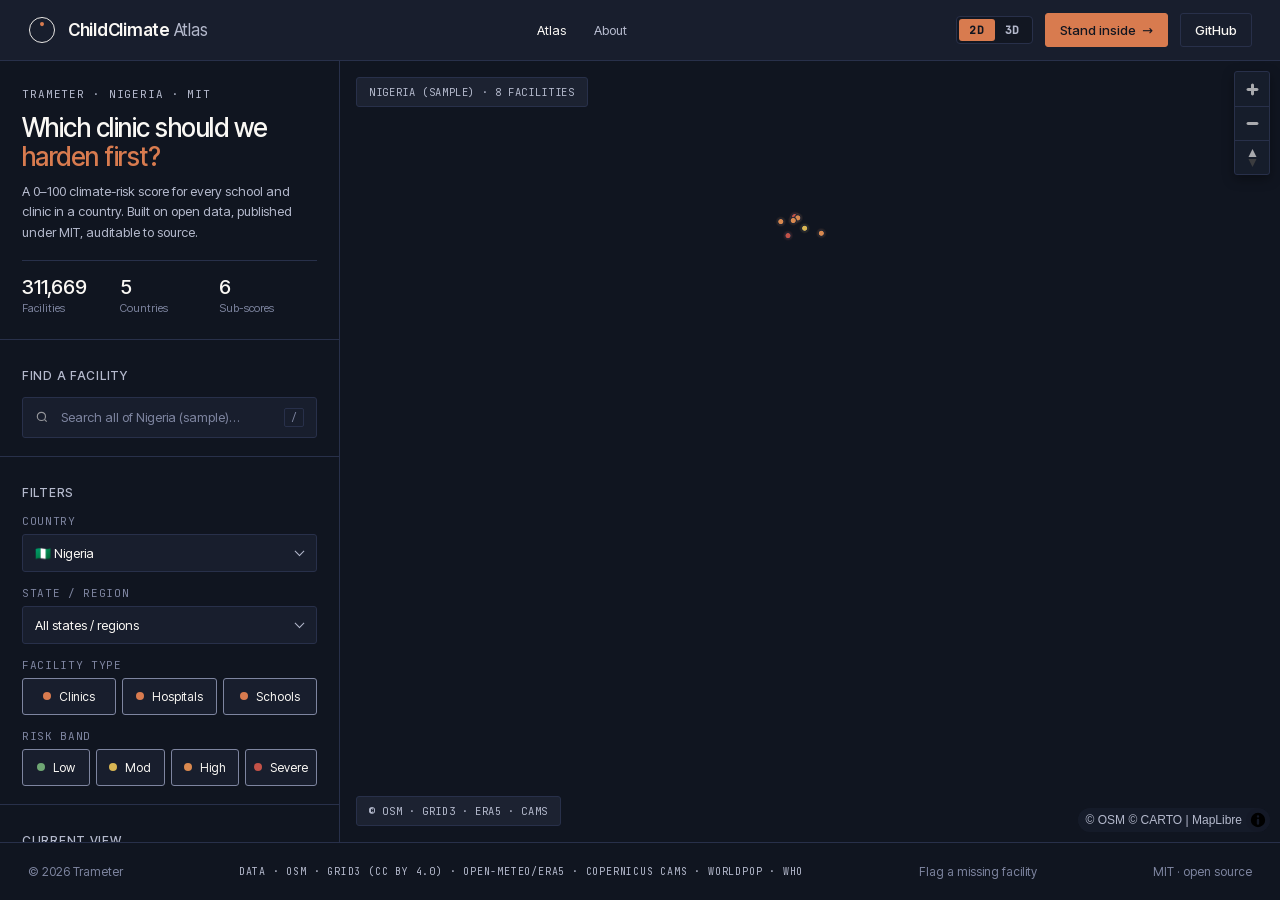
==== web/index.html @ bbe76502 "revert: keep the dot field visible during the country fly (undo b4ad72b) b4ad72b hid every facility " ====
<!doctype html>
<html lang="en" translate="no">
<head>
  <meta charset="utf-8" />
  <meta name="viewport" content="width=device-width, initial-scale=1" />
  <!-- Browser-chrome accent color so the URL bar / status bar matches the
       dark topbar background. Stops the OS-level chrome from appearing as
       a bright strip above the page on platforms that respect it. -->
  <meta name="theme-color" content="#181E2D" />
  <title>ChildClimate Risk Atlas — Trameter</title>
  <meta name="description" content="Facility-level climate & health vulnerability scores for schools and clinics, anywhere in the world. A Trameter open-source project." />
  <meta name="google" content="notranslate" />
  <link rel="icon" type="image/svg+xml" href="./assets/favicon.svg" />
  <!-- Preload the default-country GeoJSON so the fetch starts in parallel
       with JS download/parse. Without this the browser only knows to fetch
       the data once app.js executes, leaving the map dot-less for ~3s on
       first paint. crossorigin="anonymous" is required for as="fetch" to
       match the actual fetch() call in JS so the resource isn't re-fetched. -->
  <link rel="preload" href="/data/NGA.lite.geojson?v=1782518400" as="fetch" type="application/geo+json" crossorigin="anonymous" />
  <link rel="stylesheet" href="./assets/vendor/maplibre-gl@5.24.0/maplibre-gl.css?v=1782518400" />
  <link rel="stylesheet" href="./assets/style.css?v=1782518400" />
</head>
<body>

  <!-- ============ TOP BAR ============ -->
  <header class="topbar">
    <button type="button" class="mobile-menu-btn" id="btn-mobile-menu" aria-label="Open filters menu" aria-expanded="false">
      <span class="mm-bars" aria-hidden="true"></span>
    </button>
    <a class="brand" href="/" aria-label="ChildClimate Atlas home">
      <svg class="logo-mark" width="28" height="28" viewBox="0 0 76 76" aria-hidden="true">
        <circle cx="38" cy="38" r="34" fill="none" stroke="currentColor" stroke-width="2.5"/>
        <circle cx="38" cy="22" r="5.5" fill="var(--ember)"/>
      </svg>
      <span class="wm"><b>ChildClimate</b> <span>Atlas</span></span>
    </a>
    <nav class="nav" aria-label="Primary">
      <a href="/" class="active">Atlas</a>
      <a href="/about" id="nav-about">About</a>
    </nav>
    <div class="right">
      <div class="view-toggle" role="tablist" aria-label="Map view">
        <a href="/" class="vt-btn active" aria-current="page" title="Working data view — 2D map">2D</a>
        <a href="/3d" class="vt-btn" title="Immersive view — 3D globe">3D</a>
      </div>
      <a class="btn-primary" href="https://stand-atlas.trameter.com/" target="_blank" rel="noopener" title="Stand inside a real Lagos primary school — immersive WebXR">Stand inside <span class="arrow" aria-hidden="true">→</span></a>
      <a class="btn" href="https://github.com/Trameter/childclimate-atlas" target="_blank" rel="noopener">GitHub</a>
    </div>
  </header>

  <!-- ============ SHELL (3-col grid, right column collapsed by default) ============ -->
  <div class="shell">

    <!-- ===== LEFT ===== -->
    <aside class="side">
      <div class="scroll">

        <!-- Hero -->
        <div class="pane hero-pane">
          <div class="eyebrow"><span class="mono">Trameter · Nigeria · MIT</span></div>
          <h1>Which clinic should we <em>harden first?</em></h1>
          <p>A 0–100 climate-risk score for every school and clinic in a country. Built on open data, published under MIT, auditable to source.</p>
          <div class="hero-stats">
            <div class="hstat"><span class="v">311,669</span><span class="l">Facilities</span></div>
            <div class="hstat"><span class="v">5</span><span class="l">Countries</span></div>
            <div class="hstat"><span class="v">6</span><span class="l">Sub-scores</span></div>
          </div>
        </div>

        <!-- Search -->
        <div class="pane">
          <h3>Find a facility</h3>
          <div class="search">
            <svg width="14" height="14" viewBox="0 0 24 24" fill="none" stroke="currentColor" stroke-width="2" aria-hidden="true" style="opacity:0.55"><circle cx="11" cy="11" r="7"/><path d="m20 20-3.5-3.5"/></svg>
            <input type="text" id="search" placeholder="Search all facilities…" autocomplete="off" role="combobox" aria-expanded="false" aria-controls="search-results" aria-autocomplete="list" />
            <span class="kbd" aria-hidden="true">/</span>
            <div id="search-results" class="search-results" role="listbox" aria-label="Search results"></div>
          </div>
        </div>

        <!-- Filters -->
        <div class="pane">
          <h3>Filters</h3>

          <div class="field">
            <label for="country">Country</label>
            <div class="select">
              <select id="country">
                <option value="NGA">🇳🇬 Nigeria</option>
                <option value="BGD">🇧🇩 Bangladesh</option>
                <option value="GTM">🇬🇹 Guatemala</option>
                <option value="KEN">🇰🇪 Kenya</option>
                <option value="PHL">🇵🇭 Philippines</option>
              </select>
            </div>
          </div>

          <div class="field" id="state-wrap">
            <label>State / Region</label>
            <div class="select">
              <button type="button" id="state-btn" class="state-btn" aria-haspopup="listbox" aria-expanded="false" aria-controls="state-panel">All states / regions</button>
              <div id="state-panel" class="state-panel" role="listbox" aria-label="State / Region"></div>
            </div>
          </div>

          <div class="field">
            <label>Facility type</label>
            <div class="pills">
              <button class="chip pill active" data-type="clinic"><span class="c"></span>Clinics</button>
              <button class="chip pill active" data-type="hospital"><span class="c"></span>Hospitals</button>
              <button class="chip pill active" data-type="school"><span class="c"></span>Schools</button>
            </div>
          </div>

          <div class="field">
            <label>Risk band</label>
            <div class="pills pills-4">
              <button class="chip pill active" data-band="low"><span class="c" style="background:var(--low)"></span>Low</button>
              <button class="chip pill active" data-band="mid"><span class="c" style="background:var(--mod)"></span>Mod</button>
              <button class="chip pill active" data-band="high"><span class="c" style="background:var(--high)"></span>High</button>
              <button class="chip pill active" data-band="severe"><span class="c" style="background:var(--sev)"></span>Severe</button>
            </div>
          </div>
        </div>

        <!-- At-a-glance stats for current filters -->
        <div class="pane">
          <h3>Current view</h3>
          <div id="stats" class="stats"></div>
          <div id="dist"></div>
        </div>

        <!-- Risk legend -->
        <div class="pane">
          <h3>Risk band <span class="k">0–100</span></h3>
          <div class="legend">
            <div class="band"><span class="sw" style="background:var(--low)"></span><span class="n">Low</span><span class="r">0 – 29</span></div>
            <div class="band"><span class="sw" style="background:var(--mod)"></span><span class="n">Moderate</span><span class="r">30 – 54</span></div>
            <div class="band"><span class="sw" style="background:var(--high)"></span><span class="n">High</span><span class="r">55 – 74</span></div>
            <div class="band"><span class="sw" style="background:var(--sev)"></span><span class="n">Severe</span><span class="r">75 – 100</span></div>
          </div>
        </div>

        <!-- Most critical list -->
        <div class="pane">
          <h3>Most critical <span class="k" id="top-list-kicker">top 6</span></h3>
          <div id="top-list" class="critical"></div>
        </div>

        <!-- Exports -->
        <div class="pane">
          <h3>Export view</h3>
          <div class="actions">
            <button class="act" id="btn-heatmap" title="Toggle climate-hazard overlays (heat / drought / flood / PM2.5)">Hazards</button>
            <button class="act" id="btn-csv" title="Download CSV of current filtered view">CSV</button>
            <button class="act" id="btn-geojson" title="Download full country GeoJSON">GeoJSON</button>
            <button class="act" id="btn-print" title="Open print-ready report">PDF report</button>
          </div>
        </div>

        <!-- Contribute -->
        <div class="pane" style="border-bottom:0">
          <h3>Contribute</h3>
          <p class="pane-copy">Know a school or clinic that's missing from the map? Share it — every submission is reviewed and folded into the next data refresh.</p>
          <a class="act act-primary" href="https://tally.so/r/gDNl6l" target="_blank" rel="noopener">
            Flag a missing facility →
          </a>
        </div>

      </div>
    </aside>

    <!-- ===== CENTER MAP ===== -->
    <main class="map-wrap">
      <div id="map"></div>

      <!-- Loading overlay shown while the country GeoJSON is being
           fetched/parsed/rendered for the first time. Hidden the moment
           dots are on the map. Bodied in app.js as showMapLoading/hide. -->
      <div class="map-loading" id="map-loading">
        <span class="map-loading-dot"></span>
        <span class="map-loading-text">Loading…</span>
      </div>

      <!-- Map HUD -->
      <div class="map-hud-tl">
        <div class="hud mono" id="hud-country">Nigeria · — facilities</div>
        <div class="hud mono" id="hud-pulse">Pulse · <button class="hud-toggle" id="hud-pulse-toggle" type="button">ON</button></div>
        <div class="hud mono hud-year-row" title="Apply IPCC AR6 SSP3-7.0 regional projection multipliers to the hazard overlays. Today = baseline from current data (ERA5 + CAMS, 2024 sampling). Auto-enables hazards on click.">
          <span class="hud-year-label">Year</span>
          <button class="year-chip active" data-year="2024" type="button">Today</button>
          <button class="year-chip" data-year="2030" type="button">2030</button>
          <button class="year-chip" data-year="2050" type="button">2050</button>
        </div>
      </div>
      <div class="map-hud-bl">
        <div class="hud mono">© OSM · GRID3 · ERA5 · CAMS</div>
      </div>

      <!-- Spotlight (3D only) — cinematic flyover that stops on each of the
           top-critical facilities in the current view + one contrasting low
           for context, with a popup at each stop. Cancelled by any user
           interaction with the map; click again to resume from where you
           stopped. -->
      <button type="button" class="map-tour-btn" id="btn-tour">
        <span class="tour-icon" aria-hidden="true">▶</span>
        <span class="tour-label">Spotlight critical sites</span>
      </button>
    </main>

    <!-- ===== RIGHT (FACILITY DETAIL) — collapsed until a facility is clicked ===== -->
    <aside class="side side-r detail-wrap" aria-hidden="true">
      <button type="button" class="detail-close" id="btn-close-detail" aria-label="Close facility detail">×</button>
      <div id="detail" class="detail scroll"></div>
    </aside>

  </div>

  <!-- ============ FOOTER ============ -->
  <footer>
    <span>© 2026 Trameter</span>
    <span class="mono">Data · OSM · GRID3 (CC BY 4.0) · Open-Meteo/ERA5 · Copernicus CAMS · WorldPop · WHO</span>
    <span><a href="https://tally.so/r/gDNl6l" target="_blank" rel="noopener">Flag a missing facility</a></span>
    <span><a href="https://github.com/Trameter/childclimate-atlas" target="_blank" rel="noopener">MIT · open source</a></span>
  </footer>

  <!-- Mobile drawer backdrop: only visible when body.mobile-menu-open. Clicking it closes the drawer. -->
  <div class="mobile-backdrop" id="mobile-backdrop" aria-hidden="true"></div>

  <script src="./assets/vendor/maplibre-gl@5.24.0/maplibre-gl.js?v=1782518400"></script>
  <!-- Three.js for the per-facility micro-scene vignettes in the detail
       panel. Self-hosted r149 UMD bundle (MIT) — the last release that
       still ships a stable global-script build, which our CSP
       (script-src 'self') requires. -->
  <script src="./assets/vendor/three@0.149.0/three.min.js?v=1782518400"></script>
  <script src="./assets/microscene.js?v=1782518400"></script>
  <script src="./assets/app.js?v=1782950400"></script>
</body>
</html>
---- web/assets/vendor/maplibre-gl@5.24.0/maplibre-gl.css ----
.maplibregl-map{font:12px/20px Helvetica Neue,Arial,Helvetica,sans-serif;overflow:hidden;position:relative;-webkit-tap-highlight-color:rgb(0 0 0/0)}.maplibregl-canvas{left:0;position:absolute;top:0}.maplibregl-map:fullscreen{height:100%;width:100%}.maplibregl-ctrl-group button.maplibregl-ctrl-compass{touch-action:none}.maplibregl-canvas-container.maplibregl-interactive,.maplibregl-ctrl-group button.maplibregl-ctrl-compass{cursor:grab;-webkit-user-select:none;-moz-user-select:none;user-select:none}.maplibregl-canvas-container.maplibregl-interactive.maplibregl-track-pointer{cursor:pointer}.maplibregl-canvas-container.maplibregl-interactive:active,.maplibregl-ctrl-group button.maplibregl-ctrl-compass:active{cursor:grabbing}.maplibregl-canvas-container.maplibregl-touch-zoom-rotate,.maplibregl-canvas-container.maplibregl-touch-zoom-rotate .maplibregl-canvas{touch-action:pan-x pan-y}.maplibregl-canvas-container.maplibregl-touch-drag-pan,.maplibregl-canvas-container.maplibregl-touch-drag-pan .maplibregl-canvas{touch-action:pinch-zoom}.maplibregl-canvas-container.maplibregl-touch-zoom-rotate.maplibregl-touch-drag-pan,.maplibregl-canvas-container.maplibregl-touch-zoom-rotate.maplibregl-touch-drag-pan .maplibregl-canvas{touch-action:none}.maplibregl-canvas-container.maplibregl-touch-drag-pan.maplibregl-cooperative-gestures,.maplibregl-canvas-container.maplibregl-touch-drag-pan.maplibregl-cooperative-gestures .maplibregl-canvas{touch-action:pan-x pan-y}.maplibregl-ctrl-bottom-left,.maplibregl-ctrl-bottom-right,.maplibregl-ctrl-top-left,.maplibregl-ctrl-top-right{pointer-events:none;position:absolute;z-index:2}.maplibregl-ctrl-top-left{left:0;top:0}.maplibregl-ctrl-top-right{right:0;top:0}.maplibregl-ctrl-bottom-left{bottom:0;left:0}.maplibregl-ctrl-bottom-right{bottom:0;right:0}.maplibregl-ctrl{clear:both;pointer-events:auto;transform:translate(0)}.maplibregl-ctrl-top-left .maplibregl-ctrl{float:left;margin:10px 0 0 10px}.maplibregl-ctrl-top-right .maplibregl-ctrl{float:right;margin:10px 10px 0 0}.maplibregl-ctrl-bottom-left .maplibregl-ctrl{float:left;margin:0 0 10px 10px}.maplibregl-ctrl-bottom-right .maplibregl-ctrl{float:right;margin:0 10px 10px 0}.maplibregl-ctrl-group{background:#fff;border-radius:4px}.maplibregl-ctrl-group:not(:empty){box-shadow:0 0 0 2px rgba(0,0,0,.1)}@media (forced-colors:active){.maplibregl-ctrl-group:not(:empty){box-shadow:0 0 0 2px ButtonText}}.maplibregl-ctrl-group button{background-color:transparent;border:0;box-sizing:border-box;cursor:pointer;display:block;height:29px;outline:none;padding:0;width:29px}.maplibregl-ctrl-group button+button{border-top:1px solid #ddd}.maplibregl-ctrl button .maplibregl-ctrl-icon{background-position:50%;background-repeat:no-repeat;display:block;height:100%;width:100%}@media (forced-colors:active){.maplibregl-ctrl-icon{background-color:transparent}.maplibregl-ctrl-group button+button{border-top:1px solid ButtonText}}.maplibregl-ctrl button::-moz-focus-inner{border:0;padding:0}.maplibregl-ctrl-attrib-button:focus,.maplibregl-ctrl-group button:focus{box-shadow:0 0 2px 2px #0096ff}.maplibregl-ctrl button:disabled{cursor:not-allowed}.maplibregl-ctrl button:disabled .maplibregl-ctrl-icon{opacity:.25}@media (hover:hover){.maplibregl-ctrl button:not(:disabled):hover{background-color:rgba(0,0,0,.05)}}.maplibregl-ctrl button:not(:disabled):active{background-color:rgba(0,0,0,.05)}.maplibregl-ctrl-group button:focus:focus-visible{box-shadow:0 0 2px 2px #0096ff}.maplibregl-ctrl-group button:focus:not(:focus-visible){box-shadow:none}.maplibregl-ctrl-group button:focus:first-child{border-radius:4px 4px 0 0}.maplibregl-ctrl-group button:focus:last-child{border-radius:0 0 4px 4px}.maplibregl-ctrl-group button:focus:only-child{border-radius:inherit}.maplibregl-ctrl button.maplibregl-ctrl-zoom-out .maplibregl-ctrl-icon{background-image:url("data:image/svg+xml;charset=utf-8,%3Csvg xmlns='http://www.w3.org/2000/svg' width='29' height='29' fill='%23333' viewBox='0 0 29 29'%3E%3Cpath d='M10 13c-.75 0-1.5.75-1.5 1.5S9.25 16 10 16h9c.75 0 1.5-.75 1.5-1.5S19.75 13 19 13z'/%3E%3C/svg%3E")}.maplibregl-ctrl button.maplibregl-ctrl-zoom-in .maplibregl-ctrl-icon{background-image:url("data:image/svg+xml;charset=utf-8,%3Csvg xmlns='http://www.w3.org/2000/svg' width='29' height='29' fill='%23333' viewBox='0 0 29 29'%3E%3Cpath d='M14.5 8.5c-.75 0-1.5.75-1.5 1.5v3h-3c-.75 0-1.5.75-1.5 1.5S9.25 16 10 16h3v3c0 .75.75 1.5 1.5 1.5S16 19.75 16 19v-3h3c.75 0 1.5-.75 1.5-1.5S19.75 13 19 13h-3v-3c0-.75-.75-1.5-1.5-1.5'/%3E%3C/svg%3E")}@media (forced-colors:active){.maplibregl-ctrl button.maplibregl-ctrl-zoom-out .maplibregl-ctrl-icon{background-image:url("data:image/svg+xml;charset=utf-8,%3Csvg xmlns='http://www.w3.org/2000/svg' width='29' height='29' fill='%23fff' viewBox='0 0 29 29'%3E%3Cpath d='M10 13c-.75 0-1.5.75-1.5 1.5S9.25 16 10 16h9c.75 0 1.5-.75 1.5-1.5S19.75 13 19 13z'/%3E%3C/svg%3E")}.maplibregl-ctrl button.maplibregl-ctrl-zoom-in .maplibregl-ctrl-icon{background-image:url("data:image/svg+xml;charset=utf-8,%3Csvg xmlns='http://www.w3.org/2000/svg' width='29' height='29' fill='%23fff' viewBox='0 0 29 29'%3E%3Cpath d='M14.5 8.5c-.75 0-1.5.75-1.5 1.5v3h-3c-.75 0-1.5.75-1.5 1.5S9.25 16 10 16h3v3c0 .75.75 1.5 1.5 1.5S16 19.75 16 19v-3h3c.75 0 1.5-.75 1.5-1.5S19.75 13 19 13h-3v-3c0-.75-.75-1.5-1.5-1.5'/%3E%3C/svg%3E")}}@media (forced-colors:active) and (prefers-color-scheme:light){.maplibregl-ctrl button.maplibregl-ctrl-zoom-out .maplibregl-ctrl-icon{background-image:url("data:image/svg+xml;charset=utf-8,%3Csvg xmlns='http://www.w3.org/2000/svg' width='29' height='29' viewBox='0 0 29 29'%3E%3Cpath d='M10 13c-.75 0-1.5.75-1.5 1.5S9.25 16 10 16h9c.75 0 1.5-.75 1.5-1.5S19.75 13 19 13z'/%3E%3C/svg%3E")}.maplibregl-ctrl button.maplibregl-ctrl-zoom-in .maplibregl-ctrl-icon{background-image:url("data:image/svg+xml;charset=utf-8,%3Csvg xmlns='http://www.w3.org/2000/svg' width='29' height='29' viewBox='0 0 29 29'%3E%3Cpath d='M14.5 8.5c-.75 0-1.5.75-1.5 1.5v3h-3c-.75 0-1.5.75-1.5 1.5S9.25 16 10 16h3v3c0 .75.75 1.5 1.5 1.5S16 19.75 16 19v-3h3c.75 0 1.5-.75 1.5-1.5S19.75 13 19 13h-3v-3c0-.75-.75-1.5-1.5-1.5'/%3E%3C/svg%3E")}}.maplibregl-ctrl button.maplibregl-ctrl-fullscreen .maplibregl-ctrl-icon{background-image:url("data:image/svg+xml;charset=utf-8,%3Csvg xmlns='http://www.w3.org/2000/svg' width='29' height='29' fill='%23333' viewBox='0 0 29 29'%3E%3Cpath d='M24 16v5.5c0 1.75-.75 2.5-2.5 2.5H16v-1l3-1.5-4-5.5 1-1 5.5 4 1.5-3zM6 16l1.5 3 5.5-4 1 1-4 5.5 3 1.5v1H7.5C5.75 24 5 23.25 5 21.5V16zm7-11v1l-3 1.5 4 5.5-1 1-5.5-4L6 13H5V7.5C5 5.75 5.75 5 7.5 5zm11 2.5c0-1.75-.75-2.5-2.5-2.5H16v1l3 1.5-4 5.5 1 1 5.5-4 1.5 3h1z'/%3E%3C/svg%3E")}.maplibregl-ctrl button.maplibregl-ctrl-shrink .maplibregl-ctrl-icon{background-image:url("data:image/svg+xml;charset=utf-8,%3Csvg xmlns='http://www.w3.org/2000/svg' width='29' height='29' viewBox='0 0 29 29'%3E%3Cpath d='M18.5 16c-1.75 0-2.5.75-2.5 2.5V24h1l1.5-3 5.5 4 1-1-4-5.5 3-1.5v-1zM13 18.5c0-1.75-.75-2.5-2.5-2.5H5v1l3 1.5L4 24l1 1 5.5-4 1.5 3h1zm3-8c0 1.75.75 2.5 2.5 2.5H24v-1l-3-1.5L25 5l-1-1-5.5 4L17 5h-1zM10.5 13c1.75 0 2.5-.75 2.5-2.5V5h-1l-1.5 3L5 4 4 5l4 5.5L5 12v1z'/%3E%3C/svg%3E")}@media (forced-colors:active){.maplibregl-ctrl button.maplibregl-ctrl-fullscreen .maplibregl-ctrl-icon{background-image:url("data:image/svg+xml;charset=utf-8,%3Csvg xmlns='http://www.w3.org/2000/svg' width='29' height='29' fill='%23fff' viewBox='0 0 29 29'%3E%3Cpath d='M24 16v5.5c0 1.75-.75 2.5-2.5 2.5H16v-1l3-1.5-4-5.5 1-1 5.5 4 1.5-3zM6 16l1.5 3 5.5-4 1 1-4 5.5 3 1.5v1H7.5C5.75 24 5 23.25 5 21.5V16zm7-11v1l-3 1.5 4 5.5-1 1-5.5-4L6 13H5V7.5C5 5.75 5.75 5 7.5 5zm11 2.5c0-1.75-.75-2.5-2.5-2.5H16v1l3 1.5-4 5.5 1 1 5.5-4 1.5 3h1z'/%3E%3C/svg%3E")}.maplibregl-ctrl button.maplibregl-ctrl-shrink .maplibregl-ctrl-icon{background-image:url("data:image/svg+xml;charset=utf-8,%3Csvg xmlns='http://www.w3.org/2000/svg' width='29' height='29' fill='%23fff' viewBox='0 0 29 29'%3E%3Cpath d='M18.5 16c-1.75 0-2.5.75-2.5 2.5V24h1l1.5-3 5.5 4 1-1-4-5.5 3-1.5v-1zM13 18.5c0-1.75-.75-2.5-2.5-2.5H5v1l3 1.5L4 24l1 1 5.5-4 1.5 3h1zm3-8c0 1.75.75 2.5 2.5 2.5H24v-1l-3-1.5L25 5l-1-1-5.5 4L17 5h-1zM10.5 13c1.75 0 2.5-.75 2.5-2.5V5h-1l-1.5 3L5 4 4 5l4 5.5L5 12v1z'/%3E%3C/svg%3E")}}@media (forced-colors:active) and (prefers-color-scheme:light){.maplibregl-ctrl button.maplibregl-ctrl-fullscreen .maplibregl-ctrl-icon{background-image:url("data:image/svg+xml;charset=utf-8,%3Csvg xmlns='http://www.w3.org/2000/svg' width='29' height='29' viewBox='0 0 29 29'%3E%3Cpath d='M24 16v5.5c0 1.75-.75 2.5-2.5 2.5H16v-1l3-1.5-4-5.5 1-1 5.5 4 1.5-3zM6 16l1.5 3 5.5-4 1 1-4 5.5 3 1.5v1H7.5C5.75 24 5 23.25 5 21.5V16zm7-11v1l-3 1.5 4 5.5-1 1-5.5-4L6 13H5V7.5C5 5.75 5.75 5 7.5 5zm11 2.5c0-1.75-.75-2.5-2.5-2.5H16v1l3 1.5-4 5.5 1 1 5.5-4 1.5 3h1z'/%3E%3C/svg%3E")}.maplibregl-ctrl button.maplibregl-ctrl-shrink .maplibregl-ctrl-icon{background-image:url("data:image/svg+xml;charset=utf-8,%3Csvg xmlns='http://www.w3.org/2000/svg' width='29' height='29' viewBox='0 0 29 29'%3E%3Cpath d='M18.5 16c-1.75 0-2.5.75-2.5 2.5V24h1l1.5-3 5.5 4 1-1-4-5.5 3-1.5v-1zM13 18.5c0-1.75-.75-2.5-2.5-2.5H5v1l3 1.5L4 24l1 1 5.5-4 1.5 3h1zm3-8c0 1.75.75 2.5 2.5 2.5H24v-1l-3-1.5L25 5l-1-1-5.5 4L17 5h-1zM10.5 13c1.75 0 2.5-.75 2.5-2.5V5h-1l-1.5 3L5 4 4 5l4 5.5L5 12v1z'/%3E%3C/svg%3E")}}.maplibregl-ctrl button.maplibregl-ctrl-compass .maplibregl-ctrl-icon{background-image:url("data:image/svg+xml;charset=utf-8,%3Csvg xmlns='http://www.w3.org/2000/svg' width='29' height='29' fill='%23333' viewBox='0 0 29 29'%3E%3Cpath d='m10.5 14 4-8 4 8z'/%3E%3Cpath fill='%23ccc' d='m10.5 16 4 8 4-8z'/%3E%3C/svg%3E")}@media (forced-colors:active){.maplibregl-ctrl button.maplibregl-ctrl-compass .maplibregl-ctrl-icon{background-image:url("data:image/svg+xml;charset=utf-8,%3Csvg xmlns='http://www.w3.org/2000/svg' width='29' height='29' fill='%23fff' viewBox='0 0 29 29'%3E%3Cpath d='m10.5 14 4-8 4 8z'/%3E%3Cpath fill='%23ccc' d='m10.5 16 4 8 4-8z'/%3E%3C/svg%3E")}}@media (forced-colors:active) and (prefers-color-scheme:light){.maplibregl-ctrl button.maplibregl-ctrl-compass .maplibregl-ctrl-icon{background-image:url("data:image/svg+xml;charset=utf-8,%3Csvg xmlns='http://www.w3.org/2000/svg' width='29' height='29' viewBox='0 0 29 29'%3E%3Cpath d='m10.5 14 4-8 4 8z'/%3E%3Cpath fill='%23ccc' d='m10.5 16 4 8 4-8z'/%3E%3C/svg%3E")}}.maplibregl-ctrl button.maplibregl-ctrl-globe .maplibregl-ctrl-icon{background-image:url("data:image/svg+xml;charset=utf-8,%3Csvg xmlns='http://www.w3.org/2000/svg' width='22' height='22' fill='none' stroke='%23333' viewBox='0 0 22 22'%3E%3Ccircle cx='11' cy='11' r='8.5'/%3E%3Cpath d='M17.5 11c0 4.819-3.02 8.5-6.5 8.5S4.5 15.819 4.5 11 7.52 2.5 11 2.5s6.5 3.681 6.5 8.5Z'/%3E%3Cpath d='M13.5 11c0 2.447-.331 4.64-.853 6.206-.262.785-.562 1.384-.872 1.777-.314.399-.58.517-.775.517s-.461-.118-.775-.517c-.31-.393-.61-.992-.872-1.777C8.831 15.64 8.5 13.446 8.5 11s.331-4.64.853-6.206c.262-.785.562-1.384.872-1.777.314-.399.58-.517.775-.517s.461.118.775.517c.31.393.61.992.872 1.777.522 1.565.853 3.76.853 6.206Z'/%3E%3Cpath d='M11 7.5c-1.909 0-3.622-.166-4.845-.428-.616-.132-1.08-.283-1.379-.434a1.3 1.3 0 0 1-.224-.138q.07-.058.224-.138c.299-.151.763-.302 1.379-.434C7.378 5.666 9.091 5.5 11 5.5s3.622.166 4.845.428c.616.132 1.08.283 1.379.434.105.053.177.1.224.138q-.07.058-.224.138c-.299.151-.763.302-1.379.434-1.223.262-2.936.428-4.845.428ZM4.486 6.436ZM11 16.5c-1.909 0-3.622-.166-4.845-.428-.616-.132-1.08-.283-1.379-.434a1.3 1.3 0 0 1-.224-.138 1.3 1.3 0 0 1 .224-.138c.299-.151.763-.302 1.379-.434C7.378 14.666 9.091 14.5 11 14.5s3.622.166 4.845.428c.616.132 1.08.283 1.379.434.105.053.177.1.224.138a1.3 1.3 0 0 1-.224.138c-.299.151-.763.302-1.379.434-1.223.262-2.936.428-4.845.428Zm-6.514-1.064ZM11 12.5c-2.46 0-4.672-.222-6.255-.574-.796-.177-1.406-.38-1.805-.59a1.5 1.5 0 0 1-.39-.272.3.3 0 0 1-.047-.064.3.3 0 0 1 .048-.064c.066-.073.189-.167.389-.272.399-.21 1.009-.413 1.805-.59C6.328 9.722 8.54 9.5 11 9.5s4.672.222 6.256.574c.795.177 1.405.38 1.804.59.2.105.323.2.39.272a.3.3 0 0 1 .047.064.3.3 0 0 1-.048.064 1.4 1.4 0 0 1-.389.272c-.399.21-1.009.413-1.804.59-1.584.352-3.796.574-6.256.574Zm-8.501-1.51v.002zm0 .018v.002zm17.002.002v-.002zm0-.018v-.002z'/%3E%3C/svg%3E")}.maplibregl-ctrl button.maplibregl-ctrl-globe-enabled .maplibregl-ctrl-icon{background-image:url("data:image/svg+xml;charset=utf-8,%3Csvg xmlns='http://www.w3.org/2000/svg' width='22' height='22' fill='none' stroke='%2333b5e5' viewBox='0 0 22 22'%3E%3Ccircle cx='11' cy='11' r='8.5'/%3E%3Cpath d='M17.5 11c0 4.819-3.02 8.5-6.5 8.5S4.5 15.819 4.5 11 7.52 2.5 11 2.5s6.5 3.681 6.5 8.5Z'/%3E%3Cpath d='M13.5 11c0 2.447-.331 4.64-.853 6.206-.262.785-.562 1.384-.872 1.777-.314.399-.58.517-.775.517s-.461-.118-.775-.517c-.31-.393-.61-.992-.872-1.777C8.831 15.64 8.5 13.446 8.5 11s.331-4.64.853-6.206c.262-.785.562-1.384.872-1.777.314-.399.58-.517.775-.517s.461.118.775.517c.31.393.61.992.872 1.777.522 1.565.853 3.76.853 6.206Z'/%3E%3Cpath d='M11 7.5c-1.909 0-3.622-.166-4.845-.428-.616-.132-1.08-.283-1.379-.434a1.3 1.3 0 0 1-.224-.138q.07-.058.224-.138c.299-.151.763-.302 1.379-.434C7.378 5.666 9.091 5.5 11 5.5s3.622.166 4.845.428c.616.132 1.08.283 1.379.434.105.053.177.1.224.138q-.07.058-.224.138c-.299.151-.763.302-1.379.434-1.223.262-2.936.428-4.845.428ZM4.486 6.436ZM11 16.5c-1.909 0-3.622-.166-4.845-.428-.616-.132-1.08-.283-1.379-.434a1.3 1.3 0 0 1-.224-.138 1.3 1.3 0 0 1 .224-.138c.299-.151.763-.302 1.379-.434C7.378 14.666 9.091 14.5 11 14.5s3.622.166 4.845.428c.616.132 1.08.283 1.379.434.105.053.177.1.224.138a1.3 1.3 0 0 1-.224.138c-.299.151-.763.302-1.379.434-1.223.262-2.936.428-4.845.428Zm-6.514-1.064ZM11 12.5c-2.46 0-4.672-.222-6.255-.574-.796-.177-1.406-.38-1.805-.59a1.5 1.5 0 0 1-.39-.272.3.3 0 0 1-.047-.064.3.3 0 0 1 .048-.064c.066-.073.189-.167.389-.272.399-.21 1.009-.413 1.805-.59C6.328 9.722 8.54 9.5 11 9.5s4.672.222 6.256.574c.795.177 1.405.38 1.804.59.2.105.323.2.39.272a.3.3 0 0 1 .047.064.3.3 0 0 1-.048.064 1.4 1.4 0 0 1-.389.272c-.399.21-1.009.413-1.804.59-1.584.352-3.796.574-6.256.574Zm-8.501-1.51v.002zm0 .018v.002zm17.002.002v-.002zm0-.018v-.002z'/%3E%3C/svg%3E")}.maplibregl-ctrl button.maplibregl-ctrl-terrain .maplibregl-ctrl-icon{background-image:url("data:image/svg+xml;charset=utf-8,%3Csvg xmlns='http://www.w3.org/2000/svg' width='22' height='22' fill='%23333' viewBox='0 0 22 22'%3E%3Cpath d='m1.754 13.406 4.453-4.851 3.09 3.09 3.281 3.277.969-.969-3.309-3.312 3.844-4.121 6.148 6.886h1.082v-.855l-7.207-8.07-4.84 5.187L6.169 6.57l-5.48 5.965v.871ZM.688 16.844h20.625v1.375H.688Zm0 0'/%3E%3C/svg%3E")}.maplibregl-ctrl button.maplibregl-ctrl-terrain-enabled .maplibregl-ctrl-icon{background-image:url("data:image/svg+xml;charset=utf-8,%3Csvg xmlns='http://www.w3.org/2000/svg' width='22' height='22' fill='%2333b5e5' viewBox='0 0 22 22'%3E%3Cpath d='m1.754 13.406 4.453-4.851 3.09 3.09 3.281 3.277.969-.969-3.309-3.312 3.844-4.121 6.148 6.886h1.082v-.855l-7.207-8.07-4.84 5.187L6.169 6.57l-5.48 5.965v.871ZM.688 16.844h20.625v1.375H.688Zm0 0'/%3E%3C/svg%3E")}.maplibregl-ctrl button.maplibregl-ctrl-geolocate .maplibregl-ctrl-icon{background-image:url("data:image/svg+xml;charset=utf-8,%3Csvg xmlns='http://www.w3.org/2000/svg' width='29' height='29' fill='%23333' viewBox='0 0 20 20'%3E%3Cpath d='M10 4C9 4 9 5 9 5v.1A5 5 0 0 0 5.1 9H5s-1 0-1 1 1 1 1 1h.1A5 5 0 0 0 9 14.9v.1s0 1 1 1 1-1 1-1v-.1a5 5 0 0 0 3.9-3.9h.1s1 0 1-1-1-1-1-1h-.1A5 5 0 0 0 11 5.1V5s0-1-1-1m0 2.5a3.5 3.5 0 1 1 0 7 3.5 3.5 0 1 1 0-7'/%3E%3Ccircle cx='10' cy='10' r='2'/%3E%3C/svg%3E")}.maplibregl-ctrl button.maplibregl-ctrl-geolocate:disabled .maplibregl-ctrl-icon{background-image:url("data:image/svg+xml;charset=utf-8,%3Csvg xmlns='http://www.w3.org/2000/svg' width='29' height='29' fill='%23aaa' viewBox='0 0 20 20'%3E%3Cpath d='M10 4C9 4 9 5 9 5v.1A5 5 0 0 0 5.1 9H5s-1 0-1 1 1 1 1 1h.1A5 5 0 0 0 9 14.9v.1s0 1 1 1 1-1 1-1v-.1a5 5 0 0 0 3.9-3.9h.1s1 0 1-1-1-1-1-1h-.1A5 5 0 0 0 11 5.1V5s0-1-1-1m0 2.5a3.5 3.5 0 1 1 0 7 3.5 3.5 0 1 1 0-7'/%3E%3Ccircle cx='10' cy='10' r='2'/%3E%3Cpath fill='red' d='m14 5 1 1-9 9-1-1z'/%3E%3C/svg%3E")}.maplibregl-ctrl button.maplibregl-ctrl-geolocate.maplibregl-ctrl-geolocate-active .maplibregl-ctrl-icon{background-image:url("data:image/svg+xml;charset=utf-8,%3Csvg xmlns='http://www.w3.org/2000/svg' width='29' height='29' fill='%2333b5e5' viewBox='0 0 20 20'%3E%3Cpath d='M10 4C9 4 9 5 9 5v.1A5 5 0 0 0 5.1 9H5s-1 0-1 1 1 1 1 1h.1A5 5 0 0 0 9 14.9v.1s0 1 1 1 1-1 1-1v-.1a5 5 0 0 0 3.9-3.9h.1s1 0 1-1-1-1-1-1h-.1A5 5 0 0 0 11 5.1V5s0-1-1-1m0 2.5a3.5 3.5 0 1 1 0 7 3.5 3.5 0 1 1 0-7'/%3E%3Ccircle cx='10' cy='10' r='2'/%3E%3C/svg%3E")}.maplibregl-ctrl button.maplibregl-ctrl-geolocate.maplibregl-ctrl-geolocate-active-error .maplibregl-ctrl-icon{background-image:url("data:image/svg+xml;charset=utf-8,%3Csvg xmlns='http://www.w3.org/2000/svg' width='29' height='29' fill='%23e58978' viewBox='0 0 20 20'%3E%3Cpath d='M10 4C9 4 9 5 9 5v.1A5 5 0 0 0 5.1 9H5s-1 0-1 1 1 1 1 1h.1A5 5 0 0 0 9 14.9v.1s0 1 1 1 1-1 1-1v-.1a5 5 0 0 0 3.9-3.9h.1s1 0 1-1-1-1-1-1h-.1A5 5 0 0 0 11 5.1V5s0-1-1-1m0 2.5a3.5 3.5 0 1 1 0 7 3.5 3.5 0 1 1 0-7'/%3E%3Ccircle cx='10' cy='10' r='2'/%3E%3C/svg%3E")}.maplibregl-ctrl button.maplibregl-ctrl-geolocate.maplibregl-ctrl-geolocate-background .maplibregl-ctrl-icon{background-image:url("data:image/svg+xml;charset=utf-8,%3Csvg xmlns='http://www.w3.org/2000/svg' width='29' height='29' fill='%2333b5e5' viewBox='0 0 20 20'%3E%3Cpath d='M10 4C9 4 9 5 9 5v.1A5 5 0 0 0 5.1 9H5s-1 0-1 1 1 1 1 1h.1A5 5 0 0 0 9 14.9v.1s0 1 1 1 1-1 1-1v-.1a5 5 0 0 0 3.9-3.9h.1s1 0 1-1-1-1-1-1h-.1A5 5 0 0 0 11 5.1V5s0-1-1-1m0 2.5a3.5 3.5 0 1 1 0 7 3.5 3.5 0 1 1 0-7'/%3E%3C/svg%3E")}.maplibregl-ctrl button.maplibregl-ctrl-geolocate.maplibregl-ctrl-geolocate-background-error .maplibregl-ctrl-icon{background-image:url("data:image/svg+xml;charset=utf-8,%3Csvg xmlns='http://www.w3.org/2000/svg' width='29' height='29' fill='%23e54e33' viewBox='0 0 20 20'%3E%3Cpath d='M10 4C9 4 9 5 9 5v.1A5 5 0 0 0 5.1 9H5s-1 0-1 1 1 1 1 1h.1A5 5 0 0 0 9 14.9v.1s0 1 1 1 1-1 1-1v-.1a5 5 0 0 0 3.9-3.9h.1s1 0 1-1-1-1-1-1h-.1A5 5 0 0 0 11 5.1V5s0-1-1-1m0 2.5a3.5 3.5 0 1 1 0 7 3.5 3.5 0 1 1 0-7'/%3E%3C/svg%3E")}.maplibregl-ctrl button.maplibregl-ctrl-geolocate.maplibregl-ctrl-geolocate-waiting .maplibregl-ctrl-icon{animation:maplibregl-spin 2s linear infinite}@media (forced-colors:active){.maplibregl-ctrl button.maplibregl-ctrl-geolocate .maplibregl-ctrl-icon{background-image:url("data:image/svg+xml;charset=utf-8,%3Csvg xmlns='http://www.w3.org/2000/svg' width='29' height='29' fill='%23fff' viewBox='0 0 20 20'%3E%3Cpath d='M10 4C9 4 9 5 9 5v.1A5 5 0 0 0 5.1 9H5s-1 0-1 1 1 1 1 1h.1A5 5 0 0 0 9 14.9v.1s0 1 1 1 1-1 1-1v-.1a5 5 0 0 0 3.9-3.9h.1s1 0 1-1-1-1-1-1h-.1A5 5 0 0 0 11 5.1V5s0-1-1-1m0 2.5a3.5 3.5 0 1 1 0 7 3.5 3.5 0 1 1 0-7'/%3E%3Ccircle cx='10' cy='10' r='2'/%3E%3C/svg%3E")}.maplibregl-ctrl button.maplibregl-ctrl-geolocate:disabled .maplibregl-ctrl-icon{background-image:url("data:image/svg+xml;charset=utf-8,%3Csvg xmlns='http://www.w3.org/2000/svg' width='29' height='29' fill='%23999' viewBox='0 0 20 20'%3E%3Cpath d='M10 4C9 4 9 5 9 5v.1A5 5 0 0 0 5.1 9H5s-1 0-1 1 1 1 1 1h.1A5 5 0 0 0 9 14.9v.1s0 1 1 1 1-1 1-1v-.1a5 5 0 0 0 3.9-3.9h.1s1 0 1-1-1-1-1-1h-.1A5 5 0 0 0 11 5.1V5s0-1-1-1m0 2.5a3.5 3.5 0 1 1 0 7 3.5 3.5 0 1 1 0-7'/%3E%3Ccircle cx='10' cy='10' r='2'/%3E%3Cpath fill='red' d='m14 5 1 1-9 9-1-1z'/%3E%3C/svg%3E")}.maplibregl-ctrl button.maplibregl-ctrl-geolocate.maplibregl-ctrl-geolocate-active .maplibregl-ctrl-icon{background-image:url("data:image/svg+xml;charset=utf-8,%3Csvg xmlns='http://www.w3.org/2000/svg' width='29' height='29' fill='%2333b5e5' viewBox='0 0 20 20'%3E%3Cpath d='M10 4C9 4 9 5 9 5v.1A5 5 0 0 0 5.1 9H5s-1 0-1 1 1 1 1 1h.1A5 5 0 0 0 9 14.9v.1s0 1 1 1 1-1 1-1v-.1a5 5 0 0 0 3.9-3.9h.1s1 0 1-1-1-1-1-1h-.1A5 5 0 0 0 11 5.1V5s0-1-1-1m0 2.5a3.5 3.5 0 1 1 0 7 3.5 3.5 0 1 1 0-7'/%3E%3Ccircle cx='10' cy='10' r='2'/%3E%3C/svg%3E")}.maplibregl-ctrl button.maplibregl-ctrl-geolocate.maplibregl-ctrl-geolocate-active-error .maplibregl-ctrl-icon{background-image:url("data:image/svg+xml;charset=utf-8,%3Csvg xmlns='http://www.w3.org/2000/svg' width='29' height='29' fill='%23e58978' viewBox='0 0 20 20'%3E%3Cpath d='M10 4C9 4 9 5 9 5v.1A5 5 0 0 0 5.1 9H5s-1 0-1 1 1 1 1 1h.1A5 5 0 0 0 9 14.9v.1s0 1 1 1 1-1 1-1v-.1a5 5 0 0 0 3.9-3.9h.1s1 0 1-1-1-1-1-1h-.1A5 5 0 0 0 11 5.1V5s0-1-1-1m0 2.5a3.5 3.5 0 1 1 0 7 3.5 3.5 0 1 1 0-7'/%3E%3Ccircle cx='10' cy='10' r='2'/%3E%3C/svg%3E")}.maplibregl-ctrl button.maplibregl-ctrl-geolocate.maplibregl-ctrl-geolocate-background .maplibregl-ctrl-icon{background-image:url("data:image/svg+xml;charset=utf-8,%3Csvg xmlns='http://www.w3.org/2000/svg' width='29' height='29' fill='%2333b5e5' viewBox='0 0 20 20'%3E%3Cpath d='M10 4C9 4 9 5 9 5v.1A5 5 0 0 0 5.1 9H5s-1 0-1 1 1 1 1 1h.1A5 5 0 0 0 9 14.9v.1s0 1 1 1 1-1 1-1v-.1a5 5 0 0 0 3.9-3.9h.1s1 0 1-1-1-1-1-1h-.1A5 5 0 0 0 11 5.1V5s0-1-1-1m0 2.5a3.5 3.5 0 1 1 0 7 3.5 3.5 0 1 1 0-7'/%3E%3C/svg%3E")}.maplibregl-ctrl button.maplibregl-ctrl-geolocate.maplibregl-ctrl-geolocate-background-error .maplibregl-ctrl-icon{background-image:url("data:image/svg+xml;charset=utf-8,%3Csvg xmlns='http://www.w3.org/2000/svg' width='29' height='29' fill='%23e54e33' viewBox='0 0 20 20'%3E%3Cpath d='M10 4C9 4 9 5 9 5v.1A5 5 0 0 0 5.1 9H5s-1 0-1 1 1 1 1 1h.1A5 5 0 0 0 9 14.9v.1s0 1 1 1 1-1 1-1v-.1a5 5 0 0 0 3.9-3.9h.1s1 0 1-1-1-1-1-1h-.1A5 5 0 0 0 11 5.1V5s0-1-1-1m0 2.5a3.5 3.5 0 1 1 0 7 3.5 3.5 0 1 1 0-7'/%3E%3C/svg%3E")}}@media (forced-colors:active) and (prefers-color-scheme:light){.maplibregl-ctrl button.maplibregl-ctrl-geolocate .maplibregl-ctrl-icon{background-image:url("data:image/svg+xml;charset=utf-8,%3Csvg xmlns='http://www.w3.org/2000/svg' width='29' height='29' viewBox='0 0 20 20'%3E%3Cpath d='M10 4C9 4 9 5 9 5v.1A5 5 0 0 0 5.1 9H5s-1 0-1 1 1 1 1 1h.1A5 5 0 0 0 9 14.9v.1s0 1 1 1 1-1 1-1v-.1a5 5 0 0 0 3.9-3.9h.1s1 0 1-1-1-1-1-1h-.1A5 5 0 0 0 11 5.1V5s0-1-1-1m0 2.5a3.5 3.5 0 1 1 0 7 3.5 3.5 0 1 1 0-7'/%3E%3Ccircle cx='10' cy='10' r='2'/%3E%3C/svg%3E")}.maplibregl-ctrl button.maplibregl-ctrl-geolocate:disabled .maplibregl-ctrl-icon{background-image:url("data:image/svg+xml;charset=utf-8,%3Csvg xmlns='http://www.w3.org/2000/svg' width='29' height='29' fill='%23666' viewBox='0 0 20 20'%3E%3Cpath d='M10 4C9 4 9 5 9 5v.1A5 5 0 0 0 5.1 9H5s-1 0-1 1 1 1 1 1h.1A5 5 0 0 0 9 14.9v.1s0 1 1 1 1-1 1-1v-.1a5 5 0 0 0 3.9-3.9h.1s1 0 1-1-1-1-1-1h-.1A5 5 0 0 0 11 5.1V5s0-1-1-1m0 2.5a3.5 3.5 0 1 1 0 7 3.5 3.5 0 1 1 0-7'/%3E%3Ccircle cx='10' cy='10' r='2'/%3E%3Cpath fill='red' d='m14 5 1 1-9 9-1-1z'/%3E%3C/svg%3E")}}@keyframes maplibregl-spin{0%{transform:rotate(0deg)}to{transform:rotate(1turn)}}a.maplibregl-ctrl-logo{background-image:url("data:image/svg+xml;charset=utf-8,%3Csvg xmlns='http://www.w3.org/2000/svg' width='88' height='23' fill='none'%3E%3Cpath fill='%23000' fill-opacity='.4' fill-rule='evenodd' d='M17.408 16.796h-1.827l2.501-12.095h.198l3.324 6.533.988 2.19.988-2.19 3.258-6.533h.181l2.6 12.095h-1.81l-1.218-5.644-.362-1.71-.658 1.71-2.929 5.644h-.098l-2.914-5.644-.757-1.71-.345 1.71zm1.958-3.42-.726 3.663a1.255 1.255 0 0 1-1.232 1.011h-1.827a1.255 1.255 0 0 1-1.229-1.509l2.501-12.095a1.255 1.255 0 0 1 1.23-1.001h.197a1.25 1.25 0 0 1 1.12.685l3.19 6.273 3.125-6.263a1.25 1.25 0 0 1 1.123-.695h.181a1.255 1.255 0 0 1 1.227.991l1.443 6.71a5 5 0 0 1 .314-.787l.009-.016a4.6 4.6 0 0 1 1.777-1.887c.782-.46 1.668-.667 2.611-.667a4.6 4.6 0 0 1 1.7.32l.306.134c.21-.16.474-.256.759-.256h1.694a1.255 1.255 0 0 1 1.212.925 1.255 1.255 0 0 1 1.212-.925h1.711c.284 0 .545.094.755.252.613-.3 1.312-.45 2.075-.45 1.356 0 2.557.445 3.482 1.4q.47.48.763 1.064V4.701a1.255 1.255 0 0 1 1.255-1.255h1.86A1.255 1.255 0 0 1 54.44 4.7v9.194h2.217c.19 0 .37.043.532.118v-4.77c0-.356.147-.678.385-.906a2.42 2.42 0 0 1-.682-1.71c0-.665.267-1.253.735-1.7a2.45 2.45 0 0 1 1.722-.674 2.43 2.43 0 0 1 1.705.675q.318.302.504.683V4.7a1.255 1.255 0 0 1 1.255-1.255h1.744A1.255 1.255 0 0 1 65.812 4.7v3.335a4.8 4.8 0 0 1 1.526-.246c.938 0 1.817.214 2.59.69a4.47 4.47 0 0 1 1.67 1.743v-.98a1.255 1.255 0 0 1 1.256-1.256h1.777c.233 0 .451.064.639.174a3.4 3.4 0 0 1 1.567-.372c.346 0 .861.02 1.285.232a1.25 1.25 0 0 1 .689 1.004 4.7 4.7 0 0 1 .853-.588c.795-.44 1.675-.647 2.61-.647 1.385 0 2.65.39 3.525 1.396.836.938 1.168 2.173 1.168 3.528q-.001.515-.056 1.051a1.255 1.255 0 0 1-.947 1.09l.408.952a1.255 1.255 0 0 1-.477 1.552c-.418.268-.92.463-1.458.612-.613.171-1.304.244-2.049.244-1.06 0-2.043-.207-2.886-.698l-.015-.008c-.798-.48-1.419-1.135-1.818-1.963l-.004-.008a5.8 5.8 0 0 1-.548-2.512q0-.429.053-.843a1.3 1.3 0 0 1-.333-.086l-.166-.004c-.223 0-.426.062-.643.228-.03.024-.142.139-.142.59v3.883a1.255 1.255 0 0 1-1.256 1.256h-1.777a1.255 1.255 0 0 1-1.256-1.256V15.69l-.032.057a4.8 4.8 0 0 1-1.86 1.833 5.04 5.04 0 0 1-2.484.634 4.5 4.5 0 0 1-1.935-.424 1.25 1.25 0 0 1-.764.258h-1.71a1.255 1.255 0 0 1-1.256-1.255V7.687a2.4 2.4 0 0 1-.428.625c.253.23.412.561.412.93v7.553a1.255 1.255 0 0 1-1.256 1.255h-1.843a1.25 1.25 0 0 1-.894-.373c-.228.23-.544.373-.894.373H51.32a1.255 1.255 0 0 1-1.256-1.255v-1.251l-.061.117a4.7 4.7 0 0 1-1.782 1.884 4.77 4.77 0 0 1-2.485.67 5.6 5.6 0 0 1-1.485-.188l.009 2.764a1.255 1.255 0 0 1-1.255 1.259h-1.729a1.255 1.255 0 0 1-1.255-1.255v-3.537a1.255 1.255 0 0 1-1.167.793h-1.679a1.25 1.25 0 0 1-.77-.263 4.5 4.5 0 0 1-1.945.429c-.885 0-1.724-.21-2.495-.632l-.017-.01a5 5 0 0 1-1.081-.836 1.255 1.255 0 0 1-1.254 1.312h-1.81a1.255 1.255 0 0 1-1.228-.99l-.782-3.625-2.044 3.939a1.25 1.25 0 0 1-1.115.676h-.098a1.25 1.25 0 0 1-1.116-.68l-2.061-3.994zM35.92 16.63l.207-.114.223-.15q.493-.356.735-.785l.061-.118.033 1.332h1.678V9.242h-1.694l-.033 1.267q-.133-.329-.526-.658l-.032-.028a3.2 3.2 0 0 0-.668-.428l-.27-.12a3.3 3.3 0 0 0-1.235-.23q-1.136-.001-1.974.493a3.36 3.36 0 0 0-1.3 1.382q-.445.89-.444 2.074 0 1.2.51 2.107a3.8 3.8 0 0 0 1.382 1.381 3.9 3.9 0 0 0 1.893.477q.795 0 1.455-.33zm-2.789-5.38q-.576.675-.575 1.762 0 1.102.559 1.794.576.675 1.645.675a2.25 2.25 0 0 0 .934-.19 2.2 2.2 0 0 0 .468-.29l.178-.161a2.2 2.2 0 0 0 .397-.561q.244-.5.244-1.15v-.115q0-.708-.296-1.267l-.043-.077a2.2 2.2 0 0 0-.633-.709l-.13-.086-.047-.028a2.1 2.1 0 0 0-1.073-.285q-1.052 0-1.629.692zm2.316 2.706c.163-.17.28-.407.28-.83v-.114c0-.292-.06-.508-.15-.68a.96.96 0 0 0-.353-.389.85.85 0 0 0-.464-.127c-.4 0-.56.114-.664.239l-.01.012c-.148.174-.275.45-.275.945 0 .506.122.801.27.99.097.11.266.224.68.224.303 0 .504-.09.687-.269zm7.545 1.705a2.6 2.6 0 0 0 .331.423q.319.33.755.548l.173.074q.65.255 1.49.255 1.02 0 1.844-.493a3.45 3.45 0 0 0 1.316-1.4q.493-.904.493-2.089 0-1.909-.988-2.913-.988-1.02-2.584-1.02-.898 0-1.575.347a3 3 0 0 0-.415.262l-.199.166a3.4 3.4 0 0 0-.64.82V9.242h-1.712v11.553h1.729l-.017-5.134zm.53-1.138q.206.29.48.5l.155.11.053.034q.51.296 1.119.297 1.07 0 1.645-.675.577-.69.576-1.762 0-1.119-.576-1.777-.558-.675-1.645-.675-.435 0-.835.16a2 2 0 0 0-.284.136 2 2 0 0 0-.363.254 2.2 2.2 0 0 0-.46.569l-.082.162a2.6 2.6 0 0 0-.213 1.072v.115q0 .707.296 1.267l.135.211zm.964-.818a1.1 1.1 0 0 0 .367.385.94.94 0 0 0 .476.118c.423 0 .59-.117.687-.23.159-.194.28-.478.28-.95 0-.53-.133-.8-.266-.952l-.021-.025c-.078-.094-.231-.221-.68-.221a1 1 0 0 0-.503.135l-.012.007a.86.86 0 0 0-.335.343c-.073.133-.132.324-.132.614v.115a1.4 1.4 0 0 0 .14.66zm15.7-6.222q.347-.346.346-.856a1.05 1.05 0 0 0-.345-.79 1.18 1.18 0 0 0-.84-.329q-.51 0-.855.33a1.05 1.05 0 0 0-.346.79q0 .51.346.855.345.346.856.346.51 0 .839-.346zm4.337 9.314.033-1.332q.191.403.59.747l.098.081a4 4 0 0 0 .316.224l.223.122a3.2 3.2 0 0 0 1.44.322 3.8 3.8 0 0 0 1.875-.477 3.5 3.5 0 0 0 1.382-1.366q.527-.89.526-2.09 0-1.184-.444-2.073a3.24 3.24 0 0 0-1.283-1.399q-.823-.51-1.942-.51a3.5 3.5 0 0 0-1.527.344l-.086.043-.165.09a3 3 0 0 0-.33.214q-.432.315-.656.707a2 2 0 0 0-.099.198l.082-1.283V4.701h-1.744v12.095zm.473-2.509a2.5 2.5 0 0 0 .566.7q.117.098.245.18l.144.08a2.1 2.1 0 0 0 .975.232q1.07 0 1.645-.675.576-.69.576-1.778 0-1.102-.576-1.777-.56-.691-1.645-.692a2.2 2.2 0 0 0-1.015.235q-.22.113-.415.282l-.15.142a2.1 2.1 0 0 0-.42.594q-.223.479-.223 1.1v.115q0 .705.293 1.26zm2.616-.293c.157-.191.28-.479.28-.967 0-.51-.13-.79-.276-.961l-.021-.026c-.082-.1-.232-.225-.67-.225a.87.87 0 0 0-.681.279l-.012.011c-.154.155-.274.38-.274.807v.115c0 .285.057.499.144.669a1.1 1.1 0 0 0 .367.405c.137.082.28.123.455.123.423 0 .59-.118.686-.23zm8.266-3.013q.345-.13.724-.14l.069-.002q.493 0 .642.099l.247-1.794q-.196-.099-.717-.099a2.3 2.3 0 0 0-.545.063 2 2 0 0 0-.411.148 2.2 2.2 0 0 0-.4.249 2.5 2.5 0 0 0-.485.499 2.7 2.7 0 0 0-.32.581l-.05.137v-1.48h-1.778v7.553h1.777v-3.884q0-.546.159-.943a1.5 1.5 0 0 1 .466-.636 2.5 2.5 0 0 1 .399-.253 2 2 0 0 1 .224-.099zm9.784 2.656.05-.922q0-1.743-.856-2.698-.838-.97-2.584-.97-1.119-.001-2.007.493a3.46 3.46 0 0 0-1.4 1.382q-.493.906-.493 2.106 0 1.07.428 1.975.428.89 1.332 1.432.906.526 2.255.526.973 0 1.668-.185l.044-.012.135-.04q.613-.184.984-.421l-.542-1.267q-.3.162-.642.274l-.297.087q-.51.131-1.3.131-.954 0-1.497-.444a1.6 1.6 0 0 1-.192-.193q-.366-.44-.512-1.234l-.004-.021zm-5.427-1.256-.003.022h3.752v-.138q-.011-.727-.288-1.118a1 1 0 0 0-.156-.176q-.46-.428-1.316-.428-.986 0-1.494.604-.379.45-.494 1.234zm-27.053 2.77V4.7h-1.86v12.095h5.333V15.15zm7.103-5.908v7.553h-1.843V9.242h1.843z'/%3E%3Cpath fill='%23fff' d='m19.63 11.151-.757-1.71-.345 1.71-1.12 5.644h-1.827L18.083 4.7h.197l3.325 6.533.988 2.19.988-2.19L26.839 4.7h.181l2.6 12.095h-1.81l-1.218-5.644-.362-1.71-.658 1.71-2.93 5.644h-.098l-2.913-5.644zm14.836 5.81q-1.02 0-1.893-.478a3.8 3.8 0 0 1-1.381-1.382q-.51-.906-.51-2.106 0-1.185.444-2.074a3.36 3.36 0 0 1 1.3-1.382q.839-.494 1.974-.494a3.3 3.3 0 0 1 1.234.231 3.3 3.3 0 0 1 .97.575q.396.33.527.659l.033-1.267h1.694v7.553H37.18l-.033-1.332q-.279.593-1.02 1.053a3.17 3.17 0 0 1-1.662.444zm.296-1.482q.938 0 1.58-.642.642-.66.642-1.711v-.115q0-.708-.296-1.267a2.2 2.2 0 0 0-.807-.872 2.1 2.1 0 0 0-1.119-.313q-1.053 0-1.629.692-.575.675-.575 1.76 0 1.103.559 1.795.577.675 1.645.675zm6.521-6.237h1.711v1.4q.906-1.597 2.83-1.597 1.596 0 2.584 1.02.988 1.005.988 2.914 0 1.185-.493 2.09a3.46 3.46 0 0 1-1.316 1.399 3.5 3.5 0 0 1-1.844.493q-.954 0-1.662-.329a2.67 2.67 0 0 1-1.086-.97l.017 5.134h-1.728zm4.048 6.22q1.07 0 1.645-.674.577-.69.576-1.762 0-1.119-.576-1.777-.558-.675-1.645-.675-.592 0-1.12.296-.51.28-.822.823-.296.527-.296 1.234v.115q0 .708.296 1.267.313.543.823.855.51.296 1.119.297z'/%3E%3Cpath fill='%23e1e3e9' d='M51.325 4.7h1.86v10.45h3.473v1.646h-5.333zm7.12 4.542h1.843v7.553h-1.843zm.905-1.415a1.16 1.16 0 0 1-.856-.346 1.17 1.17 0 0 1-.346-.856 1.05 1.05 0 0 1 .346-.79q.346-.329.856-.329.494 0 .839.33a1.05 1.05 0 0 1 .345.79 1.16 1.16 0 0 1-.345.855q-.33.346-.84.346zm7.875 9.133a3.17 3.17 0 0 1-1.662-.444q-.723-.46-1.004-1.053l-.033 1.332h-1.71V4.701h1.743v4.657l-.082 1.283q.279-.658 1.086-1.119a3.5 3.5 0 0 1 1.778-.477q1.119 0 1.942.51a3.24 3.24 0 0 1 1.283 1.4q.445.888.444 2.072 0 1.201-.526 2.09a3.5 3.5 0 0 1-1.382 1.366 3.8 3.8 0 0 1-1.876.477zm-.296-1.481q1.069 0 1.645-.675.577-.69.577-1.778 0-1.102-.577-1.776-.56-.691-1.645-.692a2.12 2.12 0 0 0-1.58.659q-.642.641-.642 1.694v.115q0 .71.296 1.267a2.4 2.4 0 0 0 .807.872 2.1 2.1 0 0 0 1.119.313zm5.927-6.237h1.777v1.481q.263-.757.856-1.217a2.14 2.14 0 0 1 1.349-.46q.527 0 .724.098l-.247 1.794q-.149-.099-.642-.099-.774 0-1.416.494-.626.493-.626 1.58v3.883h-1.777V9.242zm9.534 7.718q-1.35 0-2.255-.526-.904-.543-1.332-1.432a4.6 4.6 0 0 1-.428-1.975q0-1.2.493-2.106a3.46 3.46 0 0 1 1.4-1.382q.889-.495 2.007-.494 1.744 0 2.584.97.855.956.856 2.7 0 .444-.05.92h-5.43q.18 1.005.708 1.45.542.443 1.497.443.79 0 1.3-.131a4 4 0 0 0 .938-.362l.542 1.267q-.411.263-1.119.46-.708.198-1.711.197zm1.596-4.558q.016-1.02-.444-1.432-.46-.428-1.316-.428-1.728 0-1.991 1.86z'/%3E%3Cpath d='M5.074 15.948a.484.657 0 0 0-.486.659v1.84a.484.657 0 0 0 .486.659h4.101a.484.657 0 0 0 .486-.659v-1.84a.484.657 0 0 0-.486-.659zm3.56 1.16H5.617v.838h3.017z' style='fill:%23fff;fill-rule:evenodd;stroke-width:1.03600001'/%3E%3Cg style='stroke-width:1.12603545'%3E%3Cpath d='M-9.408-1.416c-3.833-.025-7.056 2.912-7.08 6.615-.02 3.08 1.653 4.832 3.107 6.268.903.892 1.721 1.74 2.32 2.902l-.525-.004c-.543-.003-.992.304-1.24.639a1.87 1.87 0 0 0-.362 1.121l-.011 1.877c-.003.402.104.787.347 1.125.244.338.688.653 1.23.656l4.142.028c.542.003.99-.306 1.238-.641a1.87 1.87 0 0 0 .363-1.121l.012-1.875a1.87 1.87 0 0 0-.348-1.127c-.243-.338-.688-.653-1.23-.656l-.518-.004c.597-1.145 1.425-1.983 2.348-2.87 1.473-1.414 3.18-3.149 3.2-6.226-.016-3.59-2.923-6.684-6.993-6.707m-.006 1.1v.002c3.274.02 5.92 2.532 5.9 5.6-.017 2.706-1.39 4.026-2.863 5.44-1.034.994-2.118 2.033-2.814 3.633-.018.041-.052.055-.075.065q-.013.004-.02.01a.34.34 0 0 1-.226.084.34.34 0 0 1-.224-.086l-.092-.077c-.699-1.615-1.768-2.669-2.781-3.67-1.454-1.435-2.797-2.762-2.78-5.478.02-3.067 2.7-5.545 5.975-5.523m-.02 2.826c-1.62-.01-2.944 1.315-2.955 2.96-.01 1.646 1.295 2.988 2.916 2.999h.002c1.621.01 2.943-1.316 2.953-2.961.011-1.646-1.294-2.988-2.916-2.998m-.005 1.1c1.017.006 1.829.83 1.822 1.89s-.83 1.874-1.848 1.867c-1.018-.006-1.829-.83-1.822-1.89s.83-1.874 1.848-1.868m-2.155 11.857 4.14.025c.271.002.49.305.487.676l-.013 1.875c-.003.37-.224.67-.495.668l-4.14-.025c-.27-.002-.487-.306-.485-.676l.012-1.875c.003-.37.224-.67.494-.668' style='color:%23000;font-style:normal;font-variant:normal;font-weight:400;font-stretch:normal;font-size:medium;line-height:normal;font-family:sans-serif;font-variant-ligatures:normal;font-variant-position:normal;font-variant-caps:normal;font-variant-numeric:normal;font-variant-alternates:normal;font-feature-settings:normal;text-indent:0;text-align:start;text-decoration:none;text-decoration-line:none;text-decoration-style:solid;text-decoration-color:%23000;letter-spacing:normal;word-spacing:normal;text-transform:none;writing-mode:lr-tb;direction:ltr;text-orientation:mixed;dominant-baseline:auto;baseline-shift:baseline;text-anchor:start;white-space:normal;shape-padding:0;clip-rule:evenodd;display:inline;overflow:visible;visibility:visible;opacity:1;isolation:auto;mix-blend-mode:normal;color-interpolation:sRGB;color-interpolation-filters:linearRGB;solid-color:%23000;solid-opacity:1;vector-effect:none;fill:%23000;fill-opacity:.4;fill-rule:evenodd;stroke:none;stroke-width:2.47727823;stroke-linecap:butt;stroke-linejoin:miter;stroke-miterlimit:4;stroke-dasharray:none;stroke-dashoffset:0;stroke-opacity:1;color-rendering:auto;image-rendering:auto;shape-rendering:auto;text-rendering:auto' transform='translate(15.553 2.85)scale(.88807)'/%3E%3Cpath d='M-9.415-.316C-12.69-.338-15.37 2.14-15.39 5.207c-.017 2.716 1.326 4.041 2.78 5.477 1.013 1 2.081 2.055 2.78 3.67l.092.076a.34.34 0 0 0 .225.086.34.34 0 0 0 .227-.083l.019-.01c.022-.009.057-.024.074-.064.697-1.6 1.78-2.64 2.814-3.634 1.473-1.414 2.847-2.733 2.864-5.44.02-3.067-2.627-5.58-5.901-5.601m-.057 8.784c1.621.011 2.944-1.315 2.955-2.96.01-1.646-1.295-2.988-2.916-2.999-1.622-.01-2.945 1.315-2.955 2.96s1.295 2.989 2.916 3' style='clip-rule:evenodd;fill:%23e1e3e9;fill-opacity:1;fill-rule:evenodd;stroke:none;stroke-width:2.47727823;stroke-miterlimit:4;stroke-dasharray:none;stroke-opacity:.4' transform='translate(15.553 2.85)scale(.88807)'/%3E%3Cpath d='M-11.594 15.465c-.27-.002-.492.297-.494.668l-.012 1.876c-.003.371.214.673.485.675l4.14.027c.271.002.492-.298.495-.668l.012-1.877c.003-.37-.215-.672-.485-.674z' style='clip-rule:evenodd;fill:%23fff;fill-opacity:1;fill-rule:evenodd;stroke:none;stroke-width:2.47727823;stroke-miterlimit:4;stroke-dasharray:none;stroke-opacity:.4' transform='translate(15.553 2.85)scale(.88807)'/%3E%3C/g%3E%3C/svg%3E");background-repeat:no-repeat;cursor:pointer;display:block;height:23px;margin:0 0 -4px -4px;overflow:hidden;width:88px}a.maplibregl-ctrl-logo.maplibregl-compact{width:14px}@media (forced-colors:active){a.maplibregl-ctrl-logo{background-color:transparent;background-image:url("data:image/svg+xml;charset=utf-8,%3Csvg xmlns='http://www.w3.org/2000/svg' width='88' height='23' fill='none'%3E%3Cpath fill='%23000' fill-opacity='.4' fill-rule='evenodd' d='M17.408 16.796h-1.827l2.501-12.095h.198l3.324 6.533.988 2.19.988-2.19 3.258-6.533h.181l2.6 12.095h-1.81l-1.218-5.644-.362-1.71-.658 1.71-2.929 5.644h-.098l-2.914-5.644-.757-1.71-.345 1.71zm1.958-3.42-.726 3.663a1.255 1.255 0 0 1-1.232 1.011h-1.827a1.255 1.255 0 0 1-1.229-1.509l2.501-12.095a1.255 1.255 0 0 1 1.23-1.001h.197a1.25 1.25 0 0 1 1.12.685l3.19 6.273 3.125-6.263a1.25 1.25 0 0 1 1.123-.695h.181a1.255 1.255 0 0 1 1.227.991l1.443 6.71a5 5 0 0 1 .314-.787l.009-.016a4.6 4.6 0 0 1 1.777-1.887c.782-.46 1.668-.667 2.611-.667a4.6 4.6 0 0 1 1.7.32l.306.134c.21-.16.474-.256.759-.256h1.694a1.255 1.255 0 0 1 1.212.925 1.255 1.255 0 0 1 1.212-.925h1.711c.284 0 .545.094.755.252.613-.3 1.312-.45 2.075-.45 1.356 0 2.557.445 3.482 1.4q.47.48.763 1.064V4.701a1.255 1.255 0 0 1 1.255-1.255h1.86A1.255 1.255 0 0 1 54.44 4.7v9.194h2.217c.19 0 .37.043.532.118v-4.77c0-.356.147-.678.385-.906a2.42 2.42 0 0 1-.682-1.71c0-.665.267-1.253.735-1.7a2.45 2.45 0 0 1 1.722-.674 2.43 2.43 0 0 1 1.705.675q.318.302.504.683V4.7a1.255 1.255 0 0 1 1.255-1.255h1.744A1.255 1.255 0 0 1 65.812 4.7v3.335a4.8 4.8 0 0 1 1.526-.246c.938 0 1.817.214 2.59.69a4.47 4.47 0 0 1 1.67 1.743v-.98a1.255 1.255 0 0 1 1.256-1.256h1.777c.233 0 .451.064.639.174a3.4 3.4 0 0 1 1.567-.372c.346 0 .861.02 1.285.232a1.25 1.25 0 0 1 .689 1.004 4.7 4.7 0 0 1 .853-.588c.795-.44 1.675-.647 2.61-.647 1.385 0 2.65.39 3.525 1.396.836.938 1.168 2.173 1.168 3.528q-.001.515-.056 1.051a1.255 1.255 0 0 1-.947 1.09l.408.952a1.255 1.255 0 0 1-.477 1.552c-.418.268-.92.463-1.458.612-.613.171-1.304.244-2.049.244-1.06 0-2.043-.207-2.886-.698l-.015-.008c-.798-.48-1.419-1.135-1.818-1.963l-.004-.008a5.8 5.8 0 0 1-.548-2.512q0-.429.053-.843a1.3 1.3 0 0 1-.333-.086l-.166-.004c-.223 0-.426.062-.643.228-.03.024-.142.139-.142.59v3.883a1.255 1.255 0 0 1-1.256 1.256h-1.777a1.255 1.255 0 0 1-1.256-1.256V15.69l-.032.057a4.8 4.8 0 0 1-1.86 1.833 5.04 5.04 0 0 1-2.484.634 4.5 4.5 0 0 1-1.935-.424 1.25 1.25 0 0 1-.764.258h-1.71a1.255 1.255 0 0 1-1.256-1.255V7.687a2.4 2.4 0 0 1-.428.625c.253.23.412.561.412.93v7.553a1.255 1.255 0 0 1-1.256 1.255h-1.843a1.25 1.25 0 0 1-.894-.373c-.228.23-.544.373-.894.373H51.32a1.255 1.255 0 0 1-1.256-1.255v-1.251l-.061.117a4.7 4.7 0 0 1-1.782 1.884 4.77 4.77 0 0 1-2.485.67 5.6 5.6 0 0 1-1.485-.188l.009 2.764a1.255 1.255 0 0 1-1.255 1.259h-1.729a1.255 1.255 0 0 1-1.255-1.255v-3.537a1.255 1.255 0 0 1-1.167.793h-1.679a1.25 1.25 0 0 1-.77-.263 4.5 4.5 0 0 1-1.945.429c-.885 0-1.724-.21-2.495-.632l-.017-.01a5 5 0 0 1-1.081-.836 1.255 1.255 0 0 1-1.254 1.312h-1.81a1.255 1.255 0 0 1-1.228-.99l-.782-3.625-2.044 3.939a1.25 1.25 0 0 1-1.115.676h-.098a1.25 1.25 0 0 1-1.116-.68l-2.061-3.994zM35.92 16.63l.207-.114.223-.15q.493-.356.735-.785l.061-.118.033 1.332h1.678V9.242h-1.694l-.033 1.267q-.133-.329-.526-.658l-.032-.028a3.2 3.2 0 0 0-.668-.428l-.27-.12a3.3 3.3 0 0 0-1.235-.23q-1.136-.001-1.974.493a3.36 3.36 0 0 0-1.3 1.382q-.445.89-.444 2.074 0 1.2.51 2.107a3.8 3.8 0 0 0 1.382 1.381 3.9 3.9 0 0 0 1.893.477q.795 0 1.455-.33zm-2.789-5.38q-.576.675-.575 1.762 0 1.102.559 1.794.576.675 1.645.675a2.25 2.25 0 0 0 .934-.19 2.2 2.2 0 0 0 .468-.29l.178-.161a2.2 2.2 0 0 0 .397-.561q.244-.5.244-1.15v-.115q0-.708-.296-1.267l-.043-.077a2.2 2.2 0 0 0-.633-.709l-.13-.086-.047-.028a2.1 2.1 0 0 0-1.073-.285q-1.052 0-1.629.692zm2.316 2.706c.163-.17.28-.407.28-.83v-.114c0-.292-.06-.508-.15-.68a.96.96 0 0 0-.353-.389.85.85 0 0 0-.464-.127c-.4 0-.56.114-.664.239l-.01.012c-.148.174-.275.45-.275.945 0 .506.122.801.27.99.097.11.266.224.68.224.303 0 .504-.09.687-.269zm7.545 1.705a2.6 2.6 0 0 0 .331.423q.319.33.755.548l.173.074q.65.255 1.49.255 1.02 0 1.844-.493a3.45 3.45 0 0 0 1.316-1.4q.493-.904.493-2.089 0-1.909-.988-2.913-.988-1.02-2.584-1.02-.898 0-1.575.347a3 3 0 0 0-.415.262l-.199.166a3.4 3.4 0 0 0-.64.82V9.242h-1.712v11.553h1.729l-.017-5.134zm.53-1.138q.206.29.48.5l.155.11.053.034q.51.296 1.119.297 1.07 0 1.645-.675.577-.69.576-1.762 0-1.119-.576-1.777-.558-.675-1.645-.675-.435 0-.835.16a2 2 0 0 0-.284.136 2 2 0 0 0-.363.254 2.2 2.2 0 0 0-.46.569l-.082.162a2.6 2.6 0 0 0-.213 1.072v.115q0 .707.296 1.267l.135.211zm.964-.818a1.1 1.1 0 0 0 .367.385.94.94 0 0 0 .476.118c.423 0 .59-.117.687-.23.159-.194.28-.478.28-.95 0-.53-.133-.8-.266-.952l-.021-.025c-.078-.094-.231-.221-.68-.221a1 1 0 0 0-.503.135l-.012.007a.86.86 0 0 0-.335.343c-.073.133-.132.324-.132.614v.115a1.4 1.4 0 0 0 .14.66zm15.7-6.222q.347-.346.346-.856a1.05 1.05 0 0 0-.345-.79 1.18 1.18 0 0 0-.84-.329q-.51 0-.855.33a1.05 1.05 0 0 0-.346.79q0 .51.346.855.345.346.856.346.51 0 .839-.346zm4.337 9.314.033-1.332q.191.403.59.747l.098.081a4 4 0 0 0 .316.224l.223.122a3.2 3.2 0 0 0 1.44.322 3.8 3.8 0 0 0 1.875-.477 3.5 3.5 0 0 0 1.382-1.366q.527-.89.526-2.09 0-1.184-.444-2.073a3.24 3.24 0 0 0-1.283-1.399q-.823-.51-1.942-.51a3.5 3.5 0 0 0-1.527.344l-.086.043-.165.09a3 3 0 0 0-.33.214q-.432.315-.656.707a2 2 0 0 0-.099.198l.082-1.283V4.701h-1.744v12.095zm.473-2.509a2.5 2.5 0 0 0 .566.7q.117.098.245.18l.144.08a2.1 2.1 0 0 0 .975.232q1.07 0 1.645-.675.576-.69.576-1.778 0-1.102-.576-1.777-.56-.691-1.645-.692a2.2 2.2 0 0 0-1.015.235q-.22.113-.415.282l-.15.142a2.1 2.1 0 0 0-.42.594q-.223.479-.223 1.1v.115q0 .705.293 1.26zm2.616-.293c.157-.191.28-.479.28-.967 0-.51-.13-.79-.276-.961l-.021-.026c-.082-.1-.232-.225-.67-.225a.87.87 0 0 0-.681.279l-.012.011c-.154.155-.274.38-.274.807v.115c0 .285.057.499.144.669a1.1 1.1 0 0 0 .367.405c.137.082.28.123.455.123.423 0 .59-.118.686-.23zm8.266-3.013q.345-.13.724-.14l.069-.002q.493 0 .642.099l.247-1.794q-.196-.099-.717-.099a2.3 2.3 0 0 0-.545.063 2 2 0 0 0-.411.148 2.2 2.2 0 0 0-.4.249 2.5 2.5 0 0 0-.485.499 2.7 2.7 0 0 0-.32.581l-.05.137v-1.48h-1.778v7.553h1.777v-3.884q0-.546.159-.943a1.5 1.5 0 0 1 .466-.636 2.5 2.5 0 0 1 .399-.253 2 2 0 0 1 .224-.099zm9.784 2.656.05-.922q0-1.743-.856-2.698-.838-.97-2.584-.97-1.119-.001-2.007.493a3.46 3.46 0 0 0-1.4 1.382q-.493.906-.493 2.106 0 1.07.428 1.975.428.89 1.332 1.432.906.526 2.255.526.973 0 1.668-.185l.044-.012.135-.04q.613-.184.984-.421l-.542-1.267q-.3.162-.642.274l-.297.087q-.51.131-1.3.131-.954 0-1.497-.444a1.6 1.6 0 0 1-.192-.193q-.366-.44-.512-1.234l-.004-.021zm-5.427-1.256-.003.022h3.752v-.138q-.011-.727-.288-1.118a1 1 0 0 0-.156-.176q-.46-.428-1.316-.428-.986 0-1.494.604-.379.45-.494 1.234zm-27.053 2.77V4.7h-1.86v12.095h5.333V15.15zm7.103-5.908v7.553h-1.843V9.242h1.843z'/%3E%3Cpath fill='%23fff' d='m19.63 11.151-.757-1.71-.345 1.71-1.12 5.644h-1.827L18.083 4.7h.197l3.325 6.533.988 2.19.988-2.19L26.839 4.7h.181l2.6 12.095h-1.81l-1.218-5.644-.362-1.71-.658 1.71-2.93 5.644h-.098l-2.913-5.644zm14.836 5.81q-1.02 0-1.893-.478a3.8 3.8 0 0 1-1.381-1.382q-.51-.906-.51-2.106 0-1.185.444-2.074a3.36 3.36 0 0 1 1.3-1.382q.839-.494 1.974-.494a3.3 3.3 0 0 1 1.234.231 3.3 3.3 0 0 1 .97.575q.396.33.527.659l.033-1.267h1.694v7.553H37.18l-.033-1.332q-.279.593-1.02 1.053a3.17 3.17 0 0 1-1.662.444zm.296-1.482q.938 0 1.58-.642.642-.66.642-1.711v-.115q0-.708-.296-1.267a2.2 2.2 0 0 0-.807-.872 2.1 2.1 0 0 0-1.119-.313q-1.053 0-1.629.692-.575.675-.575 1.76 0 1.103.559 1.795.577.675 1.645.675zm6.521-6.237h1.711v1.4q.906-1.597 2.83-1.597 1.596 0 2.584 1.02.988 1.005.988 2.914 0 1.185-.493 2.09a3.46 3.46 0 0 1-1.316 1.399 3.5 3.5 0 0 1-1.844.493q-.954 0-1.662-.329a2.67 2.67 0 0 1-1.086-.97l.017 5.134h-1.728zm4.048 6.22q1.07 0 1.645-.674.577-.69.576-1.762 0-1.119-.576-1.777-.558-.675-1.645-.675-.592 0-1.12.296-.51.28-.822.823-.296.527-.296 1.234v.115q0 .708.296 1.267.313.543.823.855.51.296 1.119.297z'/%3E%3Cpath fill='%23e1e3e9' d='M51.325 4.7h1.86v10.45h3.473v1.646h-5.333zm7.12 4.542h1.843v7.553h-1.843zm.905-1.415a1.16 1.16 0 0 1-.856-.346 1.17 1.17 0 0 1-.346-.856 1.05 1.05 0 0 1 .346-.79q.346-.329.856-.329.494 0 .839.33a1.05 1.05 0 0 1 .345.79 1.16 1.16 0 0 1-.345.855q-.33.346-.84.346zm7.875 9.133a3.17 3.17 0 0 1-1.662-.444q-.723-.46-1.004-1.053l-.033 1.332h-1.71V4.701h1.743v4.657l-.082 1.283q.279-.658 1.086-1.119a3.5 3.5 0 0 1 1.778-.477q1.119 0 1.942.51a3.24 3.24 0 0 1 1.283 1.4q.445.888.444 2.072 0 1.201-.526 2.09a3.5 3.5 0 0 1-1.382 1.366 3.8 3.8 0 0 1-1.876.477zm-.296-1.481q1.069 0 1.645-.675.577-.69.577-1.778 0-1.102-.577-1.776-.56-.691-1.645-.692a2.12 2.12 0 0 0-1.58.659q-.642.641-.642 1.694v.115q0 .71.296 1.267a2.4 2.4 0 0 0 .807.872 2.1 2.1 0 0 0 1.119.313zm5.927-6.237h1.777v1.481q.263-.757.856-1.217a2.14 2.14 0 0 1 1.349-.46q.527 0 .724.098l-.247 1.794q-.149-.099-.642-.099-.774 0-1.416.494-.626.493-.626 1.58v3.883h-1.777V9.242zm9.534 7.718q-1.35 0-2.255-.526-.904-.543-1.332-1.432a4.6 4.6 0 0 1-.428-1.975q0-1.2.493-2.106a3.46 3.46 0 0 1 1.4-1.382q.889-.495 2.007-.494 1.744 0 2.584.97.855.956.856 2.7 0 .444-.05.92h-5.43q.18 1.005.708 1.45.542.443 1.497.443.79 0 1.3-.131a4 4 0 0 0 .938-.362l.542 1.267q-.411.263-1.119.46-.708.198-1.711.197zm1.596-4.558q.016-1.02-.444-1.432-.46-.428-1.316-.428-1.728 0-1.991 1.86z'/%3E%3Cpath d='M5.074 15.948a.484.657 0 0 0-.486.659v1.84a.484.657 0 0 0 .486.659h4.101a.484.657 0 0 0 .486-.659v-1.84a.484.657 0 0 0-.486-.659zm3.56 1.16H5.617v.838h3.017z' style='fill:%23fff;fill-rule:evenodd;stroke-width:1.03600001'/%3E%3Cg style='stroke-width:1.12603545'%3E%3Cpath d='M-9.408-1.416c-3.833-.025-7.056 2.912-7.08 6.615-.02 3.08 1.653 4.832 3.107 6.268.903.892 1.721 1.74 2.32 2.902l-.525-.004c-.543-.003-.992.304-1.24.639a1.87 1.87 0 0 0-.362 1.121l-.011 1.877c-.003.402.104.787.347 1.125.244.338.688.653 1.23.656l4.142.028c.542.003.99-.306 1.238-.641a1.87 1.87 0 0 0 .363-1.121l.012-1.875a1.87 1.87 0 0 0-.348-1.127c-.243-.338-.688-.653-1.23-.656l-.518-.004c.597-1.145 1.425-1.983 2.348-2.87 1.473-1.414 3.18-3.149 3.2-6.226-.016-3.59-2.923-6.684-6.993-6.707m-.006 1.1v.002c3.274.02 5.92 2.532 5.9 5.6-.017 2.706-1.39 4.026-2.863 5.44-1.034.994-2.118 2.033-2.814 3.633-.018.041-.052.055-.075.065q-.013.004-.02.01a.34.34 0 0 1-.226.084.34.34 0 0 1-.224-.086l-.092-.077c-.699-1.615-1.768-2.669-2.781-3.67-1.454-1.435-2.797-2.762-2.78-5.478.02-3.067 2.7-5.545 5.975-5.523m-.02 2.826c-1.62-.01-2.944 1.315-2.955 2.96-.01 1.646 1.295 2.988 2.916 2.999h.002c1.621.01 2.943-1.316 2.953-2.961.011-1.646-1.294-2.988-2.916-2.998m-.005 1.1c1.017.006 1.829.83 1.822 1.89s-.83 1.874-1.848 1.867c-1.018-.006-1.829-.83-1.822-1.89s.83-1.874 1.848-1.868m-2.155 11.857 4.14.025c.271.002.49.305.487.676l-.013 1.875c-.003.37-.224.67-.495.668l-4.14-.025c-.27-.002-.487-.306-.485-.676l.012-1.875c.003-.37.224-.67.494-.668' style='color:%23000;font-style:normal;font-variant:normal;font-weight:400;font-stretch:normal;font-size:medium;line-height:normal;font-family:sans-serif;font-variant-ligatures:normal;font-variant-position:normal;font-variant-caps:normal;font-variant-numeric:normal;font-variant-alternates:normal;font-feature-settings:normal;text-indent:0;text-align:start;text-decoration:none;text-decoration-line:none;text-decoration-style:solid;text-decoration-color:%23000;letter-spacing:normal;word-spacing:normal;text-transform:none;writing-mode:lr-tb;direction:ltr;text-orientation:mixed;dominant-baseline:auto;baseline-shift:baseline;text-anchor:start;white-space:normal;shape-padding:0;clip-rule:evenodd;display:inline;overflow:visible;visibility:visible;opacity:1;isolation:auto;mix-blend-mode:normal;color-interpolation:sRGB;color-interpolation-filters:linearRGB;solid-color:%23000;solid-opacity:1;vector-effect:none;fill:%23000;fill-opacity:.4;fill-rule:evenodd;stroke:none;stroke-width:2.47727823;stroke-linecap:butt;stroke-linejoin:miter;stroke-miterlimit:4;stroke-dasharray:none;stroke-dashoffset:0;stroke-opacity:1;color-rendering:auto;image-rendering:auto;shape-rendering:auto;text-rendering:auto' transform='translate(15.553 2.85)scale(.88807)'/%3E%3Cpath d='M-9.415-.316C-12.69-.338-15.37 2.14-15.39 5.207c-.017 2.716 1.326 4.041 2.78 5.477 1.013 1 2.081 2.055 2.78 3.67l.092.076a.34.34 0 0 0 .225.086.34.34 0 0 0 .227-.083l.019-.01c.022-.009.057-.024.074-.064.697-1.6 1.78-2.64 2.814-3.634 1.473-1.414 2.847-2.733 2.864-5.44.02-3.067-2.627-5.58-5.901-5.601m-.057 8.784c1.621.011 2.944-1.315 2.955-2.96.01-1.646-1.295-2.988-2.916-2.999-1.622-.01-2.945 1.315-2.955 2.96s1.295 2.989 2.916 3' style='clip-rule:evenodd;fill:%23e1e3e9;fill-opacity:1;fill-rule:evenodd;stroke:none;stroke-width:2.47727823;stroke-miterlimit:4;stroke-dasharray:none;stroke-opacity:.4' transform='translate(15.553 2.85)scale(.88807)'/%3E%3Cpath d='M-11.594 15.465c-.27-.002-.492.297-.494.668l-.012 1.876c-.003.371.214.673.485.675l4.14.027c.271.002.492-.298.495-.668l.012-1.877c.003-.37-.215-.672-.485-.674z' style='clip-rule:evenodd;fill:%23fff;fill-opacity:1;fill-rule:evenodd;stroke:none;stroke-width:2.47727823;stroke-miterlimit:4;stroke-dasharray:none;stroke-opacity:.4' transform='translate(15.553 2.85)scale(.88807)'/%3E%3C/g%3E%3C/svg%3E")}}@media (forced-colors:active) and (prefers-color-scheme:light){a.maplibregl-ctrl-logo{background-image:url("data:image/svg+xml;charset=utf-8,%3Csvg xmlns='http://www.w3.org/2000/svg' width='88' height='23' fill='none'%3E%3Cpath fill='%23000' fill-opacity='.4' fill-rule='evenodd' d='M17.408 16.796h-1.827l2.501-12.095h.198l3.324 6.533.988 2.19.988-2.19 3.258-6.533h.181l2.6 12.095h-1.81l-1.218-5.644-.362-1.71-.658 1.71-2.929 5.644h-.098l-2.914-5.644-.757-1.71-.345 1.71zm1.958-3.42-.726 3.663a1.255 1.255 0 0 1-1.232 1.011h-1.827a1.255 1.255 0 0 1-1.229-1.509l2.501-12.095a1.255 1.255 0 0 1 1.23-1.001h.197a1.25 1.25 0 0 1 1.12.685l3.19 6.273 3.125-6.263a1.25 1.25 0 0 1 1.123-.695h.181a1.255 1.255 0 0 1 1.227.991l1.443 6.71a5 5 0 0 1 .314-.787l.009-.016a4.6 4.6 0 0 1 1.777-1.887c.782-.46 1.668-.667 2.611-.667a4.6 4.6 0 0 1 1.7.32l.306.134c.21-.16.474-.256.759-.256h1.694a1.255 1.255 0 0 1 1.212.925 1.255 1.255 0 0 1 1.212-.925h1.711c.284 0 .545.094.755.252.613-.3 1.312-.45 2.075-.45 1.356 0 2.557.445 3.482 1.4q.47.48.763 1.064V4.701a1.255 1.255 0 0 1 1.255-1.255h1.86A1.255 1.255 0 0 1 54.44 4.7v9.194h2.217c.19 0 .37.043.532.118v-4.77c0-.356.147-.678.385-.906a2.42 2.42 0 0 1-.682-1.71c0-.665.267-1.253.735-1.7a2.45 2.45 0 0 1 1.722-.674 2.43 2.43 0 0 1 1.705.675q.318.302.504.683V4.7a1.255 1.255 0 0 1 1.255-1.255h1.744A1.255 1.255 0 0 1 65.812 4.7v3.335a4.8 4.8 0 0 1 1.526-.246c.938 0 1.817.214 2.59.69a4.47 4.47 0 0 1 1.67 1.743v-.98a1.255 1.255 0 0 1 1.256-1.256h1.777c.233 0 .451.064.639.174a3.4 3.4 0 0 1 1.567-.372c.346 0 .861.02 1.285.232a1.25 1.25 0 0 1 .689 1.004 4.7 4.7 0 0 1 .853-.588c.795-.44 1.675-.647 2.61-.647 1.385 0 2.65.39 3.525 1.396.836.938 1.168 2.173 1.168 3.528q-.001.515-.056 1.051a1.255 1.255 0 0 1-.947 1.09l.408.952a1.255 1.255 0 0 1-.477 1.552c-.418.268-.92.463-1.458.612-.613.171-1.304.244-2.049.244-1.06 0-2.043-.207-2.886-.698l-.015-.008c-.798-.48-1.419-1.135-1.818-1.963l-.004-.008a5.8 5.8 0 0 1-.548-2.512q0-.429.053-.843a1.3 1.3 0 0 1-.333-.086l-.166-.004c-.223 0-.426.062-.643.228-.03.024-.142.139-.142.59v3.883a1.255 1.255 0 0 1-1.256 1.256h-1.777a1.255 1.255 0 0 1-1.256-1.256V15.69l-.032.057a4.8 4.8 0 0 1-1.86 1.833 5.04 5.04 0 0 1-2.484.634 4.5 4.5 0 0 1-1.935-.424 1.25 1.25 0 0 1-.764.258h-1.71a1.255 1.255 0 0 1-1.256-1.255V7.687a2.4 2.4 0 0 1-.428.625c.253.23.412.561.412.93v7.553a1.255 1.255 0 0 1-1.256 1.255h-1.843a1.25 1.25 0 0 1-.894-.373c-.228.23-.544.373-.894.373H51.32a1.255 1.255 0 0 1-1.256-1.255v-1.251l-.061.117a4.7 4.7 0 0 1-1.782 1.884 4.77 4.77 0 0 1-2.485.67 5.6 5.6 0 0 1-1.485-.188l.009 2.764a1.255 1.255 0 0 1-1.255 1.259h-1.729a1.255 1.255 0 0 1-1.255-1.255v-3.537a1.255 1.255 0 0 1-1.167.793h-1.679a1.25 1.25 0 0 1-.77-.263 4.5 4.5 0 0 1-1.945.429c-.885 0-1.724-.21-2.495-.632l-.017-.01a5 5 0 0 1-1.081-.836 1.255 1.255 0 0 1-1.254 1.312h-1.81a1.255 1.255 0 0 1-1.228-.99l-.782-3.625-2.044 3.939a1.25 1.25 0 0 1-1.115.676h-.098a1.25 1.25 0 0 1-1.116-.68l-2.061-3.994zM35.92 16.63l.207-.114.223-.15q.493-.356.735-.785l.061-.118.033 1.332h1.678V9.242h-1.694l-.033 1.267q-.133-.329-.526-.658l-.032-.028a3.2 3.2 0 0 0-.668-.428l-.27-.12a3.3 3.3 0 0 0-1.235-.23q-1.136-.001-1.974.493a3.36 3.36 0 0 0-1.3 1.382q-.445.89-.444 2.074 0 1.2.51 2.107a3.8 3.8 0 0 0 1.382 1.381 3.9 3.9 0 0 0 1.893.477q.795 0 1.455-.33zm-2.789-5.38q-.576.675-.575 1.762 0 1.102.559 1.794.576.675 1.645.675a2.25 2.25 0 0 0 .934-.19 2.2 2.2 0 0 0 .468-.29l.178-.161a2.2 2.2 0 0 0 .397-.561q.244-.5.244-1.15v-.115q0-.708-.296-1.267l-.043-.077a2.2 2.2 0 0 0-.633-.709l-.13-.086-.047-.028a2.1 2.1 0 0 0-1.073-.285q-1.052 0-1.629.692zm2.316 2.706c.163-.17.28-.407.28-.83v-.114c0-.292-.06-.508-.15-.68a.96.96 0 0 0-.353-.389.85.85 0 0 0-.464-.127c-.4 0-.56.114-.664.239l-.01.012c-.148.174-.275.45-.275.945 0 .506.122.801.27.99.097.11.266.224.68.224.303 0 .504-.09.687-.269zm7.545 1.705a2.6 2.6 0 0 0 .331.423q.319.33.755.548l.173.074q.65.255 1.49.255 1.02 0 1.844-.493a3.45 3.45 0 0 0 1.316-1.4q.493-.904.493-2.089 0-1.909-.988-2.913-.988-1.02-2.584-1.02-.898 0-1.575.347a3 3 0 0 0-.415.262l-.199.166a3.4 3.4 0 0 0-.64.82V9.242h-1.712v11.553h1.729l-.017-5.134zm.53-1.138q.206.29.48.5l.155.11.053.034q.51.296 1.119.297 1.07 0 1.645-.675.577-.69.576-1.762 0-1.119-.576-1.777-.558-.675-1.645-.675-.435 0-.835.16a2 2 0 0 0-.284.136 2 2 0 0 0-.363.254 2.2 2.2 0 0 0-.46.569l-.082.162a2.6 2.6 0 0 0-.213 1.072v.115q0 .707.296 1.267l.135.211zm.964-.818a1.1 1.1 0 0 0 .367.385.94.94 0 0 0 .476.118c.423 0 .59-.117.687-.23.159-.194.28-.478.28-.95 0-.53-.133-.8-.266-.952l-.021-.025c-.078-.094-.231-.221-.68-.221a1 1 0 0 0-.503.135l-.012.007a.86.86 0 0 0-.335.343c-.073.133-.132.324-.132.614v.115a1.4 1.4 0 0 0 .14.66zm15.7-6.222q.347-.346.346-.856a1.05 1.05 0 0 0-.345-.79 1.18 1.18 0 0 0-.84-.329q-.51 0-.855.33a1.05 1.05 0 0 0-.346.79q0 .51.346.855.345.346.856.346.51 0 .839-.346zm4.337 9.314.033-1.332q.191.403.59.747l.098.081a4 4 0 0 0 .316.224l.223.122a3.2 3.2 0 0 0 1.44.322 3.8 3.8 0 0 0 1.875-.477 3.5 3.5 0 0 0 1.382-1.366q.527-.89.526-2.09 0-1.184-.444-2.073a3.24 3.24 0 0 0-1.283-1.399q-.823-.51-1.942-.51a3.5 3.5 0 0 0-1.527.344l-.086.043-.165.09a3 3 0 0 0-.33.214q-.432.315-.656.707a2 2 0 0 0-.099.198l.082-1.283V4.701h-1.744v12.095zm.473-2.509a2.5 2.5 0 0 0 .566.7q.117.098.245.18l.144.08a2.1 2.1 0 0 0 .975.232q1.07 0 1.645-.675.576-.69.576-1.778 0-1.102-.576-1.777-.56-.691-1.645-.692a2.2 2.2 0 0 0-1.015.235q-.22.113-.415.282l-.15.142a2.1 2.1 0 0 0-.42.594q-.223.479-.223 1.1v.115q0 .705.293 1.26zm2.616-.293c.157-.191.28-.479.28-.967 0-.51-.13-.79-.276-.961l-.021-.026c-.082-.1-.232-.225-.67-.225a.87.87 0 0 0-.681.279l-.012.011c-.154.155-.274.38-.274.807v.115c0 .285.057.499.144.669a1.1 1.1 0 0 0 .367.405c.137.082.28.123.455.123.423 0 .59-.118.686-.23zm8.266-3.013q.345-.13.724-.14l.069-.002q.493 0 .642.099l.247-1.794q-.196-.099-.717-.099a2.3 2.3 0 0 0-.545.063 2 2 0 0 0-.411.148 2.2 2.2 0 0 0-.4.249 2.5 2.5 0 0 0-.485.499 2.7 2.7 0 0 0-.32.581l-.05.137v-1.48h-1.778v7.553h1.777v-3.884q0-.546.159-.943a1.5 1.5 0 0 1 .466-.636 2.5 2.5 0 0 1 .399-.253 2 2 0 0 1 .224-.099zm9.784 2.656.05-.922q0-1.743-.856-2.698-.838-.97-2.584-.97-1.119-.001-2.007.493a3.46 3.46 0 0 0-1.4 1.382q-.493.906-.493 2.106 0 1.07.428 1.975.428.89 1.332 1.432.906.526 2.255.526.973 0 1.668-.185l.044-.012.135-.04q.613-.184.984-.421l-.542-1.267q-.3.162-.642.274l-.297.087q-.51.131-1.3.131-.954 0-1.497-.444a1.6 1.6 0 0 1-.192-.193q-.366-.44-.512-1.234l-.004-.021zm-5.427-1.256-.003.022h3.752v-.138q-.011-.727-.288-1.118a1 1 0 0 0-.156-.176q-.46-.428-1.316-.428-.986 0-1.494.604-.379.45-.494 1.234zm-27.053 2.77V4.7h-1.86v12.095h5.333V15.15zm7.103-5.908v7.553h-1.843V9.242h1.843z'/%3E%3Cpath fill='%23fff' d='m19.63 11.151-.757-1.71-.345 1.71-1.12 5.644h-1.827L18.083 4.7h.197l3.325 6.533.988 2.19.988-2.19L26.839 4.7h.181l2.6 12.095h-1.81l-1.218-5.644-.362-1.71-.658 1.71-2.93 5.644h-.098l-2.913-5.644zm14.836 5.81q-1.02 0-1.893-.478a3.8 3.8 0 0 1-1.381-1.382q-.51-.906-.51-2.106 0-1.185.444-2.074a3.36 3.36 0 0 1 1.3-1.382q.839-.494 1.974-.494a3.3 3.3 0 0 1 1.234.231 3.3 3.3 0 0 1 .97.575q.396.33.527.659l.033-1.267h1.694v7.553H37.18l-.033-1.332q-.279.593-1.02 1.053a3.17 3.17 0 0 1-1.662.444zm.296-1.482q.938 0 1.58-.642.642-.66.642-1.711v-.115q0-.708-.296-1.267a2.2 2.2 0 0 0-.807-.872 2.1 2.1 0 0 0-1.119-.313q-1.053 0-1.629.692-.575.675-.575 1.76 0 1.103.559 1.795.577.675 1.645.675zm6.521-6.237h1.711v1.4q.906-1.597 2.83-1.597 1.596 0 2.584 1.02.988 1.005.988 2.914 0 1.185-.493 2.09a3.46 3.46 0 0 1-1.316 1.399 3.5 3.5 0 0 1-1.844.493q-.954 0-1.662-.329a2.67 2.67 0 0 1-1.086-.97l.017 5.134h-1.728zm4.048 6.22q1.07 0 1.645-.674.577-.69.576-1.762 0-1.119-.576-1.777-.558-.675-1.645-.675-.592 0-1.12.296-.51.28-.822.823-.296.527-.296 1.234v.115q0 .708.296 1.267.313.543.823.855.51.296 1.119.297z'/%3E%3Cpath fill='%23e1e3e9' d='M51.325 4.7h1.86v10.45h3.473v1.646h-5.333zm7.12 4.542h1.843v7.553h-1.843zm.905-1.415a1.16 1.16 0 0 1-.856-.346 1.17 1.17 0 0 1-.346-.856 1.05 1.05 0 0 1 .346-.79q.346-.329.856-.329.494 0 .839.33a1.05 1.05 0 0 1 .345.79 1.16 1.16 0 0 1-.345.855q-.33.346-.84.346zm7.875 9.133a3.17 3.17 0 0 1-1.662-.444q-.723-.46-1.004-1.053l-.033 1.332h-1.71V4.701h1.743v4.657l-.082 1.283q.279-.658 1.086-1.119a3.5 3.5 0 0 1 1.778-.477q1.119 0 1.942.51a3.24 3.24 0 0 1 1.283 1.4q.445.888.444 2.072 0 1.201-.526 2.09a3.5 3.5 0 0 1-1.382 1.366 3.8 3.8 0 0 1-1.876.477zm-.296-1.481q1.069 0 1.645-.675.577-.69.577-1.778 0-1.102-.577-1.776-.56-.691-1.645-.692a2.12 2.12 0 0 0-1.58.659q-.642.641-.642 1.694v.115q0 .71.296 1.267a2.4 2.4 0 0 0 .807.872 2.1 2.1 0 0 0 1.119.313zm5.927-6.237h1.777v1.481q.263-.757.856-1.217a2.14 2.14 0 0 1 1.349-.46q.527 0 .724.098l-.247 1.794q-.149-.099-.642-.099-.774 0-1.416.494-.626.493-.626 1.58v3.883h-1.777V9.242zm9.534 7.718q-1.35 0-2.255-.526-.904-.543-1.332-1.432a4.6 4.6 0 0 1-.428-1.975q0-1.2.493-2.106a3.46 3.46 0 0 1 1.4-1.382q.889-.495 2.007-.494 1.744 0 2.584.97.855.956.856 2.7 0 .444-.05.92h-5.43q.18 1.005.708 1.45.542.443 1.497.443.79 0 1.3-.131a4 4 0 0 0 .938-.362l.542 1.267q-.411.263-1.119.46-.708.198-1.711.197zm1.596-4.558q.016-1.02-.444-1.432-.46-.428-1.316-.428-1.728 0-1.991 1.86z'/%3E%3Cpath d='M5.074 15.948a.484.657 0 0 0-.486.659v1.84a.484.657 0 0 0 .486.659h4.101a.484.657 0 0 0 .486-.659v-1.84a.484.657 0 0 0-.486-.659zm3.56 1.16H5.617v.838h3.017z' style='fill:%23fff;fill-rule:evenodd;stroke-width:1.03600001'/%3E%3Cg style='stroke-width:1.12603545'%3E%3Cpath d='M-9.408-1.416c-3.833-.025-7.056 2.912-7.08 6.615-.02 3.08 1.653 4.832 3.107 6.268.903.892 1.721 1.74 2.32 2.902l-.525-.004c-.543-.003-.992.304-1.24.639a1.87 1.87 0 0 0-.362 1.121l-.011 1.877c-.003.402.104.787.347 1.125.244.338.688.653 1.23.656l4.142.028c.542.003.99-.306 1.238-.641a1.87 1.87 0 0 0 .363-1.121l.012-1.875a1.87 1.87 0 0 0-.348-1.127c-.243-.338-.688-.653-1.23-.656l-.518-.004c.597-1.145 1.425-1.983 2.348-2.87 1.473-1.414 3.18-3.149 3.2-6.226-.016-3.59-2.923-6.684-6.993-6.707m-.006 1.1v.002c3.274.02 5.92 2.532 5.9 5.6-.017 2.706-1.39 4.026-2.863 5.44-1.034.994-2.118 2.033-2.814 3.633-.018.041-.052.055-.075.065q-.013.004-.02.01a.34.34 0 0 1-.226.084.34.34 0 0 1-.224-.086l-.092-.077c-.699-1.615-1.768-2.669-2.781-3.67-1.454-1.435-2.797-2.762-2.78-5.478.02-3.067 2.7-5.545 5.975-5.523m-.02 2.826c-1.62-.01-2.944 1.315-2.955 2.96-.01 1.646 1.295 2.988 2.916 2.999h.002c1.621.01 2.943-1.316 2.953-2.961.011-1.646-1.294-2.988-2.916-2.998m-.005 1.1c1.017.006 1.829.83 1.822 1.89s-.83 1.874-1.848 1.867c-1.018-.006-1.829-.83-1.822-1.89s.83-1.874 1.848-1.868m-2.155 11.857 4.14.025c.271.002.49.305.487.676l-.013 1.875c-.003.37-.224.67-.495.668l-4.14-.025c-.27-.002-.487-.306-.485-.676l.012-1.875c.003-.37.224-.67.494-.668' style='color:%23000;font-style:normal;font-variant:normal;font-weight:400;font-stretch:normal;font-size:medium;line-height:normal;font-family:sans-serif;font-variant-ligatures:normal;font-variant-position:normal;font-variant-caps:normal;font-variant-numeric:normal;font-variant-alternates:normal;font-feature-settings:normal;text-indent:0;text-align:start;text-decoration:none;text-decoration-line:none;text-decoration-style:solid;text-decoration-color:%23000;letter-spacing:normal;word-spacing:normal;text-transform:none;writing-mode:lr-tb;direction:ltr;text-orientation:mixed;dominant-baseline:auto;baseline-shift:baseline;text-anchor:start;white-space:normal;shape-padding:0;clip-rule:evenodd;display:inline;overflow:visible;visibility:visible;opacity:1;isolation:auto;mix-blend-mode:normal;color-interpolation:sRGB;color-interpolation-filters:linearRGB;solid-color:%23000;solid-opacity:1;vector-effect:none;fill:%23000;fill-opacity:.4;fill-rule:evenodd;stroke:none;stroke-width:2.47727823;stroke-linecap:butt;stroke-linejoin:miter;stroke-miterlimit:4;stroke-dasharray:none;stroke-dashoffset:0;stroke-opacity:1;color-rendering:auto;image-rendering:auto;shape-rendering:auto;text-rendering:auto' transform='translate(15.553 2.85)scale(.88807)'/%3E%3Cpath d='M-9.415-.316C-12.69-.338-15.37 2.14-15.39 5.207c-.017 2.716 1.326 4.041 2.78 5.477 1.013 1 2.081 2.055 2.78 3.67l.092.076a.34.34 0 0 0 .225.086.34.34 0 0 0 .227-.083l.019-.01c.022-.009.057-.024.074-.064.697-1.6 1.78-2.64 2.814-3.634 1.473-1.414 2.847-2.733 2.864-5.44.02-3.067-2.627-5.58-5.901-5.601m-.057 8.784c1.621.011 2.944-1.315 2.955-2.96.01-1.646-1.295-2.988-2.916-2.999-1.622-.01-2.945 1.315-2.955 2.96s1.295 2.989 2.916 3' style='clip-rule:evenodd;fill:%23e1e3e9;fill-opacity:1;fill-rule:evenodd;stroke:none;stroke-width:2.47727823;stroke-miterlimit:4;stroke-dasharray:none;stroke-opacity:.4' transform='translate(15.553 2.85)scale(.88807)'/%3E%3Cpath d='M-11.594 15.465c-.27-.002-.492.297-.494.668l-.012 1.876c-.003.371.214.673.485.675l4.14.027c.271.002.492-.298.495-.668l.012-1.877c.003-.37-.215-.672-.485-.674z' style='clip-rule:evenodd;fill:%23fff;fill-opacity:1;fill-rule:evenodd;stroke:none;stroke-width:2.47727823;stroke-miterlimit:4;stroke-dasharray:none;stroke-opacity:.4' transform='translate(15.553 2.85)scale(.88807)'/%3E%3C/g%3E%3C/svg%3E")}}.maplibregl-ctrl.maplibregl-ctrl-attrib{background-color:hsla(0,0%,100%,.5);margin:0;padding:0 5px}@media screen{.maplibregl-ctrl-attrib.maplibregl-compact{background-color:#fff;border-radius:12px;box-sizing:content-box;color:#000;margin:10px;min-height:20px;padding:2px 24px 2px 0;position:relative}.maplibregl-ctrl-attrib.maplibregl-compact-show{padding:2px 28px 2px 8px;visibility:visible}.maplibregl-ctrl-bottom-left>.maplibregl-ctrl-attrib.maplibregl-compact-show,.maplibregl-ctrl-top-left>.maplibregl-ctrl-attrib.maplibregl-compact-show{border-radius:12px;padding:2px 8px 2px 28px}.maplibregl-ctrl-attrib.maplibregl-compact .maplibregl-ctrl-attrib-inner{display:none}.maplibregl-ctrl-attrib-button{background-color:hsla(0,0%,100%,.5);background-image:url("data:image/svg+xml;charset=utf-8,%3Csvg xmlns='http://www.w3.org/2000/svg' width='24' height='24' fill-rule='evenodd' viewBox='0 0 20 20'%3E%3Cpath d='M4 10a6 6 0 1 0 12 0 6 6 0 1 0-12 0m5-3a1 1 0 1 0 2 0 1 1 0 1 0-2 0m0 3a1 1 0 1 1 2 0v3a1 1 0 1 1-2 0'/%3E%3C/svg%3E");border:0;border-radius:12px;box-sizing:border-box;cursor:pointer;display:none;height:24px;outline:none;position:absolute;right:0;top:0;width:24px}.maplibregl-ctrl-attrib summary.maplibregl-ctrl-attrib-button{-webkit-appearance:none;-moz-appearance:none;appearance:none;list-style:none}.maplibregl-ctrl-attrib summary.maplibregl-ctrl-attrib-button::-webkit-details-marker{display:none}.maplibregl-ctrl-bottom-left .maplibregl-ctrl-attrib-button,.maplibregl-ctrl-top-left .maplibregl-ctrl-attrib-button{left:0}.maplibregl-ctrl-attrib.maplibregl-compact .maplibregl-ctrl-attrib-button,.maplibregl-ctrl-attrib.maplibregl-compact-show .maplibregl-ctrl-attrib-inner{display:block}.maplibregl-ctrl-attrib.maplibregl-compact-show .maplibregl-ctrl-attrib-button{background-color:rgba(0,0,0,.05)}.maplibregl-ctrl-bottom-right>.maplibregl-ctrl-attrib.maplibregl-compact:after{bottom:0;right:0}.maplibregl-ctrl-top-right>.maplibregl-ctrl-attrib.maplibregl-compact:after{right:0;top:0}.maplibregl-ctrl-top-left>.maplibregl-ctrl-attrib.maplibregl-compact:after{left:0;top:0}.maplibregl-ctrl-bottom-left>.maplibregl-ctrl-attrib.maplibregl-compact:after{bottom:0;left:0}}@media screen and (forced-colors:active){.maplibregl-ctrl-attrib.maplibregl-compact:after{background-image:url("data:image/svg+xml;charset=utf-8,%3Csvg xmlns='http://www.w3.org/2000/svg' width='24' height='24' fill='%23fff' fill-rule='evenodd' viewBox='0 0 20 20'%3E%3Cpath d='M4 10a6 6 0 1 0 12 0 6 6 0 1 0-12 0m5-3a1 1 0 1 0 2 0 1 1 0 1 0-2 0m0 3a1 1 0 1 1 2 0v3a1 1 0 1 1-2 0'/%3E%3C/svg%3E")}}@media screen and (forced-colors:active) and (prefers-color-scheme:light){.maplibregl-ctrl-attrib.maplibregl-compact:after{background-image:url("data:image/svg+xml;charset=utf-8,%3Csvg xmlns='http://www.w3.org/2000/svg' width='24' height='24' fill-rule='evenodd' viewBox='0 0 20 20'%3E%3Cpath d='M4 10a6 6 0 1 0 12 0 6 6 0 1 0-12 0m5-3a1 1 0 1 0 2 0 1 1 0 1 0-2 0m0 3a1 1 0 1 1 2 0v3a1 1 0 1 1-2 0'/%3E%3C/svg%3E")}}.maplibregl-ctrl-attrib a{color:rgba(0,0,0,.75);text-decoration:none}.maplibregl-ctrl-attrib a:hover{color:inherit;text-decoration:underline}.maplibregl-attrib-empty{display:none}.maplibregl-ctrl-scale{background-color:hsla(0,0%,100%,.75);border:2px solid #333;border-top:#333;box-sizing:border-box;color:#333;font-size:10px;padding:0 5px;white-space:nowrap}.maplibregl-popup{display:flex;left:0;pointer-events:none;position:absolute;top:0;will-change:transform}.maplibregl-popup-anchor-top,.maplibregl-popup-anchor-top-left,.maplibregl-popup-anchor-top-right{flex-direction:column}.maplibregl-popup-anchor-bottom,.maplibregl-popup-anchor-bottom-left,.maplibregl-popup-anchor-bottom-right{flex-direction:column-reverse}.maplibregl-popup-anchor-left{flex-direction:row}.maplibregl-popup-anchor-right{flex-direction:row-reverse}.maplibregl-popup-tip{border:10px solid transparent;height:0;width:0;z-index:1}.maplibregl-popup-anchor-top .maplibregl-popup-tip{align-self:center;border-bottom-color:#fff;border-top:none}.maplibregl-popup-anchor-top-left .maplibregl-popup-tip{align-self:flex-start;border-bottom-color:#fff;border-left:none;border-top:none}.maplibregl-popup-anchor-top-right .maplibregl-popup-tip{align-self:flex-end;border-bottom-color:#fff;border-right:none;border-top:none}.maplibregl-popup-anchor-bottom .maplibregl-popup-tip{align-self:center;border-bottom:none;border-top-color:#fff}.maplibregl-popup-anchor-bottom-left .maplibregl-popup-tip{align-self:flex-start;border-bottom:none;border-left:none;border-top-color:#fff}.maplibregl-popup-anchor-bottom-right .maplibregl-popup-tip{align-self:flex-end;border-bottom:none;border-right:none;border-top-color:#fff}.maplibregl-popup-anchor-left .maplibregl-popup-tip{align-self:center;border-left:none;border-right-color:#fff}.maplibregl-popup-anchor-right .maplibregl-popup-tip{align-self:center;border-left-color:#fff;border-right:none}[dir=rtl] .maplibregl-popup-anchor-left{flex-direction:row-reverse}[dir=rtl] .maplibregl-popup-anchor-right{flex-direction:row}[dir=rtl] .maplibregl-popup-anchor-top-left .maplibregl-popup-tip{align-self:flex-end}[dir=rtl] .maplibregl-popup-anchor-top-right .maplibregl-popup-tip{align-self:flex-start}[dir=rtl] .maplibregl-popup-anchor-bottom-left .maplibregl-popup-tip{align-self:flex-end}[dir=rtl] .maplibregl-popup-anchor-bottom-right .maplibregl-popup-tip{align-self:flex-start}.maplibregl-popup-close-button{background-color:transparent;border:0;border-radius:0 3px 0 0;cursor:pointer;position:absolute;right:0;top:0}.maplibregl-popup-close-button:hover{background-color:rgba(0,0,0,.05)}.maplibregl-popup-content{background:#fff;border-radius:3px;box-shadow:0 1px 2px rgba(0,0,0,.1);padding:15px 10px;pointer-events:auto;position:relative}.maplibregl-popup-anchor-top-left .maplibregl-popup-content{border-top-left-radius:0}.maplibregl-popup-anchor-top-right .maplibregl-popup-content{border-top-right-radius:0}.maplibregl-popup-anchor-bottom-left .maplibregl-popup-content{border-bottom-left-radius:0}.maplibregl-popup-anchor-bottom-right .maplibregl-popup-content{border-bottom-right-radius:0}.maplibregl-popup-track-pointer{display:none}.maplibregl-popup-track-pointer *{pointer-events:none;-webkit-user-select:none;-moz-user-select:none;user-select:none}.maplibregl-map:hover .maplibregl-popup-track-pointer{display:flex}.maplibregl-map:active .maplibregl-popup-track-pointer{display:none}.maplibregl-marker{left:0;position:absolute;top:0;transition:opacity .2s;will-change:transform}.maplibregl-user-location-dot,.maplibregl-user-location-dot:before{background-color:#1da1f2;border-radius:50%;height:15px;width:15px}.maplibregl-user-location-dot:before{animation:maplibregl-user-location-dot-pulse 2s infinite;content:"";position:absolute}.maplibregl-user-location-dot:after{border:2px solid #fff;border-radius:50%;box-shadow:0 0 3px rgba(0,0,0,.35);box-sizing:border-box;content:"";height:19px;left:-2px;position:absolute;top:-2px;width:19px}@media (prefers-reduced-motion:reduce){.maplibregl-user-location-dot:before{animation:none}}@keyframes maplibregl-user-location-dot-pulse{0%{opacity:1;transform:scale(1)}70%{opacity:0;transform:scale(3)}to{opacity:0;transform:scale(1)}}.maplibregl-user-location-dot-stale{background-color:#aaa}.maplibregl-user-location-dot-stale:after{display:none}.maplibregl-user-location-accuracy-circle{background-color:#1da1f233;border-radius:100%;height:1px;width:1px}.maplibregl-crosshair,.maplibregl-crosshair .maplibregl-interactive,.maplibregl-crosshair .maplibregl-interactive:active{cursor:crosshair}.maplibregl-boxzoom{background:#fff;border:2px dotted #202020;height:0;left:0;opacity:.5;position:absolute;top:0;width:0}.maplibregl-cooperative-gesture-screen{align-items:center;background:rgba(0,0,0,.4);color:#fff;display:flex;font-size:1.4em;inset:0;justify-content:center;line-height:1.2;opacity:0;padding:1rem;pointer-events:none;position:absolute;transition:opacity 1s ease 1s;z-index:99999}.maplibregl-cooperative-gesture-screen.maplibregl-show{opacity:1;transition:opacity .05s}.maplibregl-cooperative-gesture-screen .maplibregl-mobile-message{display:none}@media (hover:none),(pointer:coarse){.maplibregl-cooperative-gesture-screen .maplibregl-desktop-message{display:none}.maplibregl-cooperative-gesture-screen .maplibregl-mobile-message{display:block}}.maplibregl-pseudo-fullscreen{height:100%!important;left:0!important;position:fixed!important;top:0!important;width:100%!important;z-index:99999}
---- web/assets/style.css ----
/* =========================================================================
   ChildClimate Risk Atlas — Trameter
   Design system: ink/paper/ember palette, Inter Tight + Inter + JetBrains Mono
   ========================================================================= */

@import url('./fonts-local.css');

:root {
  /* palette — ink range pushed darker for sharper text contrast
     (paper on ink now ~15:1, well above WCAG AAA 7:1) */
  --ink: #101520;
  --ink-2: #181E2D;
  --ink-3: #242B3F;
  --paper: #FAF8F4;
  --paper-2: #EDEAE2;
  --paper-mute: #B4B9CC;      /* lightened from 9AA0B3 for muted-text readability */
  --paper-soft: #7E85A0;      /* lightened from 6B7289 */
  --rule: #28304A;
  --ember: #D87B4F;            /* slightly brightened so it pops on darker ink */
  --ember-soft: rgba(216, 123, 79, 0.18);

  /* risk bands */
  --low: #6FA774;
  --mod: #D9B653;
  --high: #D9894F;
  --sev: #C35248;

  /* layout */
  --topbar-h: 61px;
  --left-w: 340px;
  --right-w: 380px;
  --footer-h: 58px;
}

* { box-sizing: border-box; }

html, body {
  margin: 0;
  padding: 0;
  height: 100%;
  background: var(--ink);
  color: var(--paper);
  font-family: "Inter Tight", Inter, system-ui, -apple-system, sans-serif;
  font-size: 14px;
  -webkit-font-smoothing: antialiased;
  -moz-osx-font-smoothing: grayscale;
  overflow: hidden;
}

a { color: inherit; text-decoration: none; }
a:hover { color: var(--paper); }

button { font-family: inherit; }

.mono {
  font-family: "JetBrains Mono", ui-monospace, monospace;
  font-size: 11px;
  letter-spacing: 0.08em;
  text-transform: uppercase;
  color: var(--paper-mute);
}

/* =========================================================================
   TOP BAR
   ========================================================================= */
/* Topbar stays in normal flow (sticky, not fixed) so .shell's height calc
   stays correct. High z-index + opaque background ensure no atmospheric
   bleed from the WebGL canvas underneath. */
.topbar {
  position: sticky; top: 0; left: 0; right: 0; z-index: 100;
  display: flex; align-items: center; justify-content: space-between;
  padding: 14px 28px;
  border-bottom: 1px solid var(--rule);
  background: var(--ink-2);
  /* background-color also as a fallback for any user-agent override */
  background-color: var(--ink-2);
  height: var(--topbar-h);
}
.brand {
  display: flex; align-items: center; gap: 12px;
  color: var(--paper);
}
.brand .logo-mark { display: block; color: var(--paper); }
.brand .wm {
  font-family: "Inter Tight";
  font-weight: 500;
  font-size: 17px;
  letter-spacing: -0.015em;
  color: var(--paper);
}
.brand .wm b { font-weight: 600; }
.brand .wm span { color: var(--paper-mute); font-weight: 400; }

.topbar .nav {
  display: flex; gap: 28px;
  color: var(--paper-mute);
  font-size: 13px;
}
.topbar .nav a { transition: color 0.15s; }
.topbar .nav a:hover { color: var(--paper); }
.topbar .nav a.active { color: var(--paper); }

.topbar .right { display: flex; align-items: center; gap: 12px; }

/* 2D ↔ 3D view toggle in the topbar right cluster.
   Same script powers both pages (IS_3D = pathname.startsWith('/3d')) — the
   toggle is just two anchor tags styled as a segmented control. Active
   state is set in HTML (.active class) since it depends on which page is
   served, not on JavaScript state. */
.view-toggle {
  display: inline-flex;
  background: rgba(0, 0, 0, 0.25);
  border: 1px solid var(--rule);
  border-radius: 4px;
  padding: 2px;
}
.view-toggle .vt-btn {
  display: inline-flex; align-items: center; justify-content: center;
  min-width: 32px;
  padding: 4px 10px;
  font-family: "JetBrains Mono", ui-monospace, monospace;
  font-size: 11px;
  font-weight: 600;
  letter-spacing: 0.06em;
  color: var(--paper-mute);
  text-decoration: none;
  border-radius: 3px;
  transition: background 0.12s, color 0.12s;
}
.view-toggle .vt-btn:hover { color: var(--paper); }
.view-toggle .vt-btn.active {
  background: var(--ember);
  color: var(--ink);
}

.chip {
  display: inline-flex; align-items: center; gap: 8px;
  padding: 6px 12px;
  border: 1px solid var(--rule);
  border-radius: 999px;
  font-family: "JetBrains Mono", ui-monospace, monospace;
  font-size: 11px; letter-spacing: 0.06em; text-transform: uppercase;
  color: var(--paper-mute);
  background: transparent;
}
.chip .dot {
  width: 6px; height: 6px; border-radius: 50%;
  background: var(--ember);
}

.btn {
  display: inline-flex; align-items: center; justify-content: center;
  padding: 8px 14px;
  border-radius: 3px;
  font-size: 13px; font-weight: 500;
  border: 1px solid var(--rule);
  color: var(--paper); background: transparent;
  cursor: pointer;
  transition: background 0.15s, border-color 0.15s;
}
.btn:hover { background: var(--ink-2); border-color: var(--paper-soft); color: var(--paper); }

/* Ember-filled CTA — used for the "Stand inside" link that takes a viewer
   from the data tool over to the immersive Stand experience. Visually
   distinct from the regular .btn (which is a secondary action) so first-
   time visitors see it as the primary discovery path off the atlas. */
.btn-primary {
  display: inline-flex; align-items: center; gap: 6px;
  padding: 8px 14px;
  border-radius: 3px;
  font-size: 13px; font-weight: 500;
  border: 1px solid var(--ember);
  color: var(--ink);
  background: var(--ember);
  cursor: pointer;
  text-decoration: none;
  transition: background 0.15s, border-color 0.15s, transform 0.1s;
}
.btn-primary:hover { background: #e08a5f; border-color: #e08a5f; }
.btn-primary:active { transform: translateY(1px); }
.btn-primary .arrow { transition: transform 0.15s; }
.btn-primary:hover .arrow { transform: translateX(2px); }

/* =========================================================================
   SHELL — 3-column grid; right column collapses to 0 when no facility open
   ========================================================================= */
.shell {
  display: grid;
  grid-template-columns: var(--left-w) 1fr 0;
  height: calc(100vh - var(--topbar-h) - var(--footer-h));
  /* No transition on grid-template-columns — it's janky across browsers.
     We animate just the right panel's content instead. */
}
body.has-detail .shell {
  grid-template-columns: var(--left-w) 1fr var(--right-w);
}

.side {
  border-right: 1px solid var(--rule);
  background: var(--ink);
  display: flex; flex-direction: column;
  min-width: 0;
  overflow: hidden;
}
.side-r {
  border-right: 0;
  border-left: 1px solid var(--rule);
  position: relative;
}
body:not(.has-detail) .side-r { border-left-color: transparent; }

.scroll {
  overflow-y: auto;
  flex: 1;
  min-height: 0;
}
.scroll::-webkit-scrollbar { width: 8px; height: 8px; }
.scroll::-webkit-scrollbar-thumb { background: var(--ink-3); border-radius: 4px; }
.scroll::-webkit-scrollbar-track { background: transparent; }

.pane {
  padding: 28px 22px 18px;
  border-bottom: 1px solid var(--rule);
}
.pane h3 {
  margin: 0 0 14px;
  font-family: "Inter Tight";
  font-weight: 500;
  font-size: 12px;
  letter-spacing: 0.06em;
  color: var(--paper-mute);
  text-transform: uppercase;
  display: flex; align-items: center; justify-content: space-between;
}
.pane h3 .k {
  color: var(--paper-soft);
  font-family: "JetBrains Mono";
  font-size: 10px;
  font-weight: 400;
  letter-spacing: 0.06em;
  text-transform: uppercase;
  margin-left: 8px;
}

/* ---------- HERO pane ---------- */
.hero-pane { padding: 26px 22px 24px; }
.hero-pane .eyebrow { display: flex; align-items: center; gap: 8px; margin-bottom: 12px; }
.hero-pane h1 {
  font-family: "Inter Tight";
  font-weight: 500;
  font-size: 26px;
  letter-spacing: -0.02em;
  margin: 0 0 10px;
  line-height: 1.12;
}
.hero-pane h1 em { font-style: normal; color: var(--ember); }
.hero-pane p {
  color: var(--paper-mute);
  font-size: 13px; line-height: 1.55;
  margin: 0;
}
.hero-stats {
  display: grid; grid-template-columns: 1fr 1fr 1fr;
  margin-top: 18px;
  border-top: 1px solid var(--rule);
  padding-top: 14px;
}
.hstat { display: flex; flex-direction: column; gap: 2px; }
.hstat .v {
  font-family: "Inter Tight";
  font-weight: 500;
  font-size: 20px;
  letter-spacing: -0.01em;
}
.hstat .l {
  color: var(--paper-soft);
  font-size: 11px;
}

/* ---------- Search ---------- */
.search {
  position: relative;
  display: flex; align-items: center; gap: 10px;
  border: 1px solid var(--rule);
  border-radius: 3px;
  padding: 10px 12px;
  background: var(--ink-2);
  transition: border-color 0.15s;
}
.search:focus-within { border-color: var(--paper-soft); }
.search input {
  flex: 1; min-width: 0;
  background: transparent;
  border: 0; outline: 0;
  color: var(--paper);
  font-family: inherit;
  font-size: 13px;
}
.search input::placeholder { color: var(--paper-soft); }
.search .kbd {
  font-family: "JetBrains Mono";
  font-size: 10px;
  color: var(--paper-soft);
  border: 1px solid var(--rule);
  padding: 2px 6px;
  border-radius: 2px;
  user-select: none;
}

/* Search autocomplete dropdown
   Positioned below the search input. Sits above the sidebar's own scroll
   context via a high z-index, and the max-height keeps it readable
   regardless of match count. */
.search-results {
  display: none;
  position: absolute;
  top: calc(100% + 4px);
  left: 0; right: 0;
  background: var(--ink-2);
  border: 1px solid var(--rule);
  border-radius: 3px;
  max-height: 300px;
  overflow-y: auto;
  z-index: 25;
  box-shadow: 0 8px 28px rgba(0,0,0,0.55);
  /* Explicit font-family so we don't inherit anything odd from a parent */
  font-family: "Inter Tight", Inter, system-ui, sans-serif;
}
.search-results.open { display: block; }

.search-result {
  display: grid;
  grid-template-columns: 8px 1fr auto;
  gap: 10px;
  padding: 8px 12px;
  border-bottom: 1px solid var(--rule);
  cursor: pointer;
  align-items: center;
  transition: background 0.1s;
  /* Force normal-case, consistent sizing — defeats any inherited caps/size */
  text-transform: none;
  letter-spacing: normal;
  line-height: 1.35;
}
.search-result:last-child { border-bottom: 0; }
.search-result:hover,
.search-result.hl { background: var(--ink-3); }

.search-result .d {
  width: 8px; height: 8px; border-radius: 50%;
  flex-shrink: 0;
}
.search-result .meta {
  display: flex; flex-direction: column;
  min-width: 0;
  gap: 1px;
}
.search-result .t {
  font-family: inherit;
  font-size: 13px;
  font-weight: 500;
  color: var(--paper);
  white-space: nowrap;
  overflow: hidden;
  text-overflow: ellipsis;
  min-width: 0;
  text-transform: none;
}
.search-result .sub {
  font-family: inherit;
  font-size: 11px;
  font-weight: 400;
  color: var(--paper-soft);
  letter-spacing: normal;
  text-transform: none;
}
.search-result .s {
  font-family: "JetBrains Mono", ui-monospace, monospace;
  font-size: 11px;
  color: var(--paper-mute);
  letter-spacing: 0.02em;
  flex-shrink: 0;
}
.search-result.hl .s { color: var(--paper); }

.search-empty {
  padding: 14px 12px;
  color: var(--paper-soft);
  font-size: 12px;
  text-align: center;
  font-family: inherit;
}

/* ---------- Fields / selects ---------- */
.field {
  display: flex; flex-direction: column; gap: 6px;
  margin-bottom: 14px;
}
.field:last-child { margin-bottom: 0; }
.field label {
  font-size: 11px;
  color: var(--paper-soft);
  font-family: "JetBrains Mono", monospace;
  letter-spacing: 0.06em;
  text-transform: uppercase;
}

.select { position: relative; }
.select > select,
.select > .state-btn {
  width: 100%;
  appearance: none; -webkit-appearance: none;
  background: var(--ink-2);
  color: var(--paper);
  border: 1px solid var(--rule);
  border-radius: 3px;
  padding: 10px 36px 10px 12px;
  font-family: inherit;
  font-size: 13px;
  cursor: pointer;
  text-align: left;
  transition: border-color 0.15s, background 0.15s;
}
.select > select:hover,
.select > .state-btn:hover { border-color: var(--paper-soft); }
/* Suppress the browser's default focus ring on mouse-click — with the
   dark design system the thick ember ring read as a stuck-active state.
   Keyboard-only focus (:focus-visible) gets the subtle hover-style border
   instead of a thick outline; a11y is preserved (focus is visible) without
   the heavy visual treatment. */
.select > select:focus,
.select > .state-btn:focus { outline: none; border-color: var(--rule); }
.select > select:focus-visible,
.select > .state-btn:focus-visible {
  outline: none;
  border-color: var(--paper-soft);
}
.select::after {
  content: "";
  position: absolute;
  right: 14px; top: 50%;
  width: 6px; height: 6px;
  border-right: 1.5px solid var(--paper-mute);
  border-bottom: 1.5px solid var(--paper-mute);
  transform: translateY(-75%) rotate(45deg);
  pointer-events: none;
}

/* state dropdown custom panel */
.state-panel {
  display: none;
  position: absolute; top: calc(100% + 4px); left: 0; right: 0;
  background: var(--ink-2);
  border: 1px solid var(--rule);
  border-radius: 3px;
  max-height: 280px;
  overflow-y: auto;
  z-index: 20;
  box-shadow: 0 6px 24px rgba(0,0,0,0.3);
}
.state-panel.open { display: block; }
.state-opt {
  display: flex; align-items: center; justify-content: space-between;
  padding: 9px 12px;
  font-size: 13px;
  color: var(--paper);
  cursor: pointer;
  border-bottom: 1px solid var(--rule);
}
.state-opt:last-child { border-bottom: 0; }
.state-opt:hover { background: var(--ink-3); }
.state-opt.sel { color: var(--ember); }
.state-opt .cnt {
  font-family: "JetBrains Mono";
  font-size: 11px;
  color: var(--paper-soft);
}

/* ---------- Filter pills ---------- */
.pills { display: grid; grid-template-columns: 1fr 1fr 1fr; gap: 6px; }
.pills-4 { grid-template-columns: 1fr 1fr 1fr 1fr; }

.chip.pill {
  all: unset;
  display: flex; align-items: center; justify-content: center; gap: 8px;
  padding: 10px 8px;
  border: 1px solid var(--rule);
  border-radius: 3px;
  font-size: 12px;
  color: var(--paper-mute);
  cursor: pointer;
  background: transparent;
  user-select: none;
  transition: background 0.12s, border-color 0.12s, color 0.12s;
  box-sizing: border-box;
  text-align: center;
  font-family: inherit;
}
.chip.pill .c {
  width: 8px; height: 8px; border-radius: 50%;
  background: var(--paper-soft);
  flex-shrink: 0;
}
.chip.pill:hover { border-color: var(--paper-soft); color: var(--paper); }
.chip.pill.active {
  background: var(--ink-2);
  color: var(--paper);
  border-color: var(--paper-soft);
}
.chip.pill.active .c { background: var(--ember); }
.chip.pill[data-band="low"].active .c { background: var(--low); }
.chip.pill[data-band="mid"].active .c { background: var(--mod); }
.chip.pill[data-band="high"].active .c { background: var(--high); }
.chip.pill[data-band="severe"].active .c { background: var(--sev); }

/* ---------- Current-view stats ---------- */
.stats {
  display: grid; grid-template-columns: 1fr 1fr 1fr 1fr;
  gap: 0;
  margin-bottom: 12px;
}
.stats .stat { display: flex; flex-direction: column; gap: 2px; }
.stats .label {
  font-family: "JetBrains Mono", monospace;
  font-size: 10px;
  color: var(--paper-soft);
  letter-spacing: 0.06em;
  text-transform: uppercase;
}
.stats .value {
  font-family: "Inter Tight";
  font-weight: 500;
  font-size: 18px;
  letter-spacing: -0.01em;
}
.stats .value.low { color: var(--low); }
.stats .value.mid { color: var(--mod); }
.stats .value.high { color: var(--high); }
.stats .value.severe { color: var(--sev); }

.dist-bar {
  display: flex;
  height: 6px;
  border-radius: 999px;
  overflow: hidden;
  background: var(--ink-3);
}
.dist-bar .seg { height: 100%; }
.dist-legend {
  display: flex; justify-content: space-between;
  margin-top: 6px;
  font-family: "JetBrains Mono", monospace;
  font-size: 10px;
  color: var(--paper-soft);
  letter-spacing: 0.04em;
}

/* ---------- Risk legend ---------- */
.legend { display: flex; flex-direction: column; gap: 6px; }
.band {
  display: grid; grid-template-columns: 14px 1fr auto;
  gap: 12px; align-items: center;
  padding: 4px 0;
}
.band .sw { width: 14px; height: 14px; border-radius: 3px; }
.band .n { font-size: 13px; color: var(--paper); }
.band .r {
  font-family: "JetBrains Mono";
  font-size: 11px;
  color: var(--paper-mute);
  letter-spacing: 0.04em;
}

/* ---------- Critical list ---------- */
.critical { display: flex; flex-direction: column; }
.crit-row {
  display: grid; grid-template-columns: 10px 1fr auto;
  gap: 10px; align-items: center;
  padding: 9px 0;
  border-top: 1px solid var(--rule);
  cursor: pointer;
  transition: color 0.12s;
}
.crit-row:first-child { border-top: 0; }
.crit-row:hover { color: var(--ember); }
.crit-row.active { color: var(--ember); }
.crit-row .d {
  width: 10px; height: 10px; border-radius: 50%;
  background: var(--sev);
}
.crit-row .n {
  font-size: 13px;
  white-space: nowrap;
  overflow: hidden;
  text-overflow: ellipsis;
  min-width: 0;
}
.crit-row .s {
  font-family: "JetBrains Mono";
  font-size: 11px;
  color: var(--paper-mute);
}
.crit-row:hover .s, .crit-row.active .s { color: var(--ember); }

/* ---------- Export actions ---------- */
.actions { display: grid; grid-template-columns: 1fr 1fr; gap: 6px; }
.act {
  display: flex; align-items: center; justify-content: center;
  padding: 10px 8px;
  border: 1px solid var(--rule);
  border-radius: 3px;
  font-size: 12px;
  color: var(--paper);
  cursor: pointer;
  background: transparent;
  font-family: inherit;
  transition: background 0.12s, border-color 0.12s;
}
.act:hover { background: var(--ink-2); border-color: var(--paper-soft); }
.act.active {
  background: var(--ember);
  border-color: var(--ember);
  color: var(--ink);
  font-weight: 500;
}
/* Full-width primary action variant (e.g. "Flag a missing facility" link in
   the Contribute pane). Uses the same .act base styling but spans the row
   and renders as an anchor with hover affordance. */
.act.act-primary {
  display: flex;
  width: 100%;
  padding: 11px 10px;
  text-decoration: none;
  color: var(--paper);
  border-color: var(--paper-soft);
}
.act.act-primary:hover {
  background: var(--ember);
  border-color: var(--ember);
  color: var(--ink);
}
/* Helper copy inside a side pane — sits between the heading and the CTA. */
.pane-copy {
  margin: 0 0 10px;
  font-size: 12.5px;
  line-height: 1.5;
  color: var(--paper-mute);
}

/* =========================================================================
   Map loading overlay — shown while the country GeoJSON is being fetched +
   parsed + rendered. Hides on dataReady. Belt to the topbar chip's loading
   text — the chip is small + corner-positioned, this is the centered visual
   anchor. Same treatment in both 2D and 3D modes.
   ========================================================================= */
.map-loading {
  position: absolute;
  inset: 0;
  display: flex;
  align-items: center;
  justify-content: center;
  gap: 14px;
  background: rgba(16, 21, 32, 0.55);
  z-index: 4;
  pointer-events: none;
  transition: opacity 0.5s ease-out;
  color: var(--paper);
  font-family: "JetBrains Mono", ui-monospace, monospace;
  font-size: 12px;
  letter-spacing: 0.06em;
  text-transform: uppercase;
}
.map-loading.hidden { opacity: 0; }
.map-loading-dot {
  width: 10px; height: 10px; border-radius: 50%;
  background: var(--ember);
  animation: map-loading-pulse 1.2s ease-in-out infinite;
}
@keyframes map-loading-pulse {
  0%, 100% { transform: scale(1);   opacity: 1; }
  50%      { transform: scale(1.4); opacity: 0.4; }
}

/* =========================================================================
   3D-only floating UI (Spotlight CTA + popup styling)
   Visibility gated on body.is-3d — the 2D ↔ 3D toggle's applyMode() flips
   the class so these appear/disappear in-place without any JS show/hide.
   ========================================================================= */

/* Spotlight button: secondary (outline) when idle, prominent ember when
   active. The idea is to read as a feature affordance, not a tutorial CTA. */
.map-tour-btn {
  position: absolute;
  bottom: 28px;
  left: 50%;
  transform: translateX(-50%);
  display: none;
  align-items: center;
  gap: 10px;
  padding: 10px 20px;
  background: rgba(30, 36, 51, 0.7);
  backdrop-filter: blur(8px);
  -webkit-backdrop-filter: blur(8px);
  border: 1px solid rgba(216, 123, 79, 0.7);
  border-radius: 999px;
  color: var(--ember);
  font-family: "Inter Tight", Inter, system-ui, sans-serif;
  font-size: 13px;
  font-weight: 500;
  letter-spacing: 0.01em;
  cursor: pointer;
  box-shadow: 0 4px 18px rgba(0, 0, 0, 0.35);
  transition: transform 0.18s ease-out, box-shadow 0.18s ease-out,
              background 0.18s ease-out, border-color 0.18s ease-out,
              color 0.18s ease-out;
  z-index: 20;
}
body.is-3d .map-tour-btn { display: inline-flex; }
.map-tour-btn:hover {
  background: rgba(216, 123, 79, 0.12);
  border-color: var(--ember);
  transform: translateX(-50%) translateY(-2px);
  box-shadow: 0 8px 26px rgba(216, 123, 79, 0.28);
}
.map-tour-btn .tour-icon { font-size: 10px; line-height: 1; }
.map-tour-btn.active {
  background: var(--ink-2);
  color: var(--paper);
  border-color: var(--ember);
  box-shadow: 0 8px 28px rgba(0,0,0,0.5), 0 0 0 1px var(--ember);
  font-weight: 600;
}
.map-tour-btn.active:hover {
  background: var(--ink-3);
}

/* Spotlight popup — a custom MapLibre popup style for the per-site
   informational tag that appears when the spotlight lands on each
   facility. Designed to read at a glance from a tilted camera.

   Animation: the content fades + scales in on mount. We animate the inner
   content node rather than the popup root because MapLibre uses transform
   on the root for positioning — a transform-based animation there would
   fight the placement math and the popup would briefly mis-anchor. */
.maplibregl-popup.spotlight-popup .maplibregl-popup-content {
  background: rgba(20, 25, 38, 0.96);
  border: 1px solid var(--rule);
  border-radius: 6px;
  padding: 14px 18px;
  color: var(--paper);
  box-shadow: 0 14px 40px rgba(0, 0, 0, 0.55);
  backdrop-filter: blur(12px);
  -webkit-backdrop-filter: blur(12px);
  min-width: 220px;
  font-family: inherit;
  animation: spotlight-pop-in 0.5s cubic-bezier(0.22, 1, 0.36, 1);
  transform-origin: bottom center;
}
@keyframes spotlight-pop-in {
  from { opacity: 0; }
  60%  { opacity: 1; }
  to   { opacity: 1; }
}
.maplibregl-popup.spotlight-popup .maplibregl-popup-tip {
  border-top-color: rgba(20, 25, 38, 0.96);
  border-bottom-color: rgba(20, 25, 38, 0.96);
}
.spotlight-pop { font-family: inherit; }
.spotlight-pop .tier {
  display: inline-block;
  padding: 2px 8px;
  border-radius: 2px;
  font-family: "JetBrains Mono", ui-monospace, monospace;
  font-size: 10px;
  font-weight: 600;
  letter-spacing: 0.06em;
  text-transform: uppercase;
  margin-bottom: 8px;
}
.spotlight-pop .tier.severe { background: rgba(195, 82, 72, 0.22); color: #E26B5F; }
.spotlight-pop .tier.high   { background: rgba(217, 137, 79, 0.22); color: #F09A60; }
.spotlight-pop .tier.mid    { background: rgba(217, 182, 83, 0.22); color: #EFC76B; }
.spotlight-pop .tier.low    { background: rgba(111, 167, 116, 0.22); color: #8CC093; }
.spotlight-pop .name {
  font-size: 14px;
  font-weight: 500;
  letter-spacing: -0.01em;
  margin-bottom: 8px;
  line-height: 1.3;
}
.spotlight-pop .meta {
  display: flex; align-items: baseline; gap: 12px;
  font-size: 12px;
}
.spotlight-pop .score {
  font-family: "JetBrains Mono", ui-monospace, monospace;
  font-weight: 700;
  font-size: 20px;
  line-height: 1;
}
.spotlight-pop .driver {
  color: var(--paper-mute);
  text-transform: capitalize;
}
.spotlight-pop .location {
  color: var(--paper-soft);
  font-size: 11px;
  margin-top: 6px;
  font-family: "JetBrains Mono", ui-monospace, monospace;
  letter-spacing: 0.04em;
}
/* Paused state of the spotlight button — use a hold-pattern feel so it
   reads differently from both idle and active. Same overall pill shape
   but with a muted background tint. */
.map-tour-btn.paused {
  background: rgba(216, 123, 79, 0.16);
  border-color: var(--ember);
  color: var(--ember);
}
.map-tour-btn.paused:hover {
  background: rgba(216, 123, 79, 0.25);
  color: var(--paper);
}

@media (max-width: 820px) {
  .map-tour-btn { padding: 9px 16px; font-size: 12px; bottom: 16px; }
  .maplibregl-popup.spotlight-popup .maplibregl-popup-content { min-width: 180px; padding: 10px 14px; }
}

/* =========================================================================
   MAP (center)
   ========================================================================= */
.map-wrap {
  position: relative;
  overflow: hidden;
  min-width: 0;
  background: var(--ink);
}
#map {
  position: absolute; inset: 0;
  background: var(--ink);
}

/* MapLibre controls tweaks */
.maplibregl-ctrl-group {
  background: rgba(24, 30, 45, 0.95) !important;    /* matches --ink-2 */
  border: 1px solid var(--rule) !important;
  border-radius: 3px !important;
  box-shadow: 0 4px 12px rgba(0,0,0,0.35) !important;
}
.maplibregl-ctrl button {
  background: transparent !important;
  color: var(--paper) !important;
  width: 34px !important;
  height: 34px !important;
}
.maplibregl-ctrl button:hover { background: var(--ink-3) !important; }
.maplibregl-ctrl-group > button + button { border-top-color: var(--rule) !important; }

/* The zoom/compass icons are dark-grey SVGs baked into MapLibre. Invert them
   so they render as paper on our ink background. Tuned for ~paper-mute
   luminance with full paper on hover for a clear affordance. */
.maplibregl-ctrl-group button .maplibregl-ctrl-icon {
  filter: invert(92%) brightness(1.1);
  opacity: 0.78;
  transition: opacity 0.12s;
}
.maplibregl-ctrl-group button:hover .maplibregl-ctrl-icon {
  opacity: 1;
}

.maplibregl-ctrl-attrib { background: rgba(24, 30, 45, 0.82) !important; color: var(--paper-mute) !important; }
.maplibregl-ctrl-attrib a { color: var(--paper-mute) !important; }
.maplibregl-ctrl-attrib a:hover { color: var(--paper) !important; }

.maplibregl-popup-content {
  background: var(--ink-2) !important;
  color: var(--paper) !important;
  border: 1px solid var(--rule) !important;
  border-radius: 3px !important;
  font-family: inherit !important;
  font-size: 12px !important;
  padding: 8px 10px !important;
  box-shadow: 0 6px 24px rgba(0,0,0,0.35) !important;
}
.maplibregl-popup-tip { border-top-color: var(--ink-2) !important; border-bottom-color: var(--ink-2) !important; }
.maplibregl-popup-close-button { color: var(--paper-mute) !important; }

/* HUD overlays */
.map-hud-tl, .map-hud-tr, .map-hud-bl, .map-hud-br {
  position: absolute; z-index: 5;
  display: flex; gap: 8px;
  pointer-events: none;
}
.map-hud-tl { top: 16px; left: 16px; }
.map-hud-tr { top: 16px; right: 16px; }
.map-hud-bl { bottom: 16px; left: 16px; align-items: center; }
.map-hud-br { bottom: 16px; right: 16px; flex-direction: column; }
.hud {
  background: rgba(30, 36, 51, 0.92);
  border: 1px solid var(--rule);
  border-radius: 3px;
  padding: 7px 12px;
  font-size: 12px;
  color: var(--paper);
  display: flex; align-items: center; gap: 10px;
  backdrop-filter: blur(6px);
  -webkit-backdrop-filter: blur(6px);
  pointer-events: auto;
}
.hud.mono {
  font-family: "JetBrains Mono", monospace;
  font-size: 10.5px;
  letter-spacing: 0.06em;
  text-transform: uppercase;
  color: var(--paper-mute);
}

/* =========================================================================
   RIGHT PANEL — facility detail
   Absolute-positioned inner so overflow/scroll is guaranteed regardless of
   flex quirks. The panel fades in on `body.has-detail`.
   ========================================================================= */
.detail-wrap {
  position: relative;
  overflow: hidden; /* clip during transition */
}
.detail-wrap .detail-close {
  position: absolute;
  top: 14px; right: 18px;
  z-index: 3;
  width: 30px; height: 30px;
  border-radius: 3px;
  border: 1px solid var(--rule);
  background: rgba(16,21,32,0.85);
  color: var(--paper-mute);
  font-size: 20px; line-height: 1;
  cursor: pointer;
  transition: background 0.12s, color 0.12s, border-color 0.12s;
  padding: 0;
}
.detail-wrap .detail-close:hover {
  background: var(--ink-2);
  color: var(--paper);
  border-color: var(--paper-soft);
}
body:not(.has-detail) .detail-wrap .detail-close { display: none; }

/* The scroll container — pinned to the sides, vertically scrollable.
   Using absolute inset instead of flex ensures the browser always knows
   the container height, so overflow-y:auto reliably produces a scrollbar. */
#detail.detail {
  position: absolute;
  inset: 0;
  overflow-y: auto;
  overflow-x: hidden;
  padding: 0;
  opacity: 0;
  transform: translateX(12px);
  transition: opacity 180ms ease-out, transform 180ms ease-out;
  pointer-events: none;
}
body.has-detail #detail.detail {
  opacity: 1;
  transform: translateX(0);
  pointer-events: auto;
}
.detail .head {
  padding: 22px 22px 18px;
  border-bottom: 1px solid var(--rule);
}
.detail .kicker {
  display: flex; align-items: flex-start; justify-content: space-between;
  gap: 8px;
  margin-bottom: 8px;
  padding-right: 40px; /* space for close button */
}
.detail .ftype {
  font-family: "JetBrains Mono";
  font-size: 10px;
  letter-spacing: 0.08em;
  text-transform: uppercase;
  color: var(--ember);
}
.detail .coords {
  font-family: "JetBrains Mono";
  font-size: 10px;
  letter-spacing: 0.05em;
  color: var(--paper-soft);
  text-align: right;
}
.detail h2 {
  margin: 0 0 4px;
  font-family: "Inter Tight";
  font-weight: 500;
  font-size: 20px;
  letter-spacing: -0.01em;
  color: var(--paper);
  line-height: 1.25;
}
.detail .loc { color: var(--paper-mute); font-size: 13px; }

.score-block {
  margin-top: 18px;
  padding: 16px;
  border: 1px solid var(--rule);
  border-radius: 3px;
  display: grid; grid-template-columns: auto 1fr; gap: 16px;
  align-items: center;
}
.score-block.low { background: linear-gradient(180deg, rgba(111,167,116,0.10), transparent); }
.score-block.mid { background: linear-gradient(180deg, rgba(217,182,83,0.10), transparent); }
.score-block.high { background: linear-gradient(180deg, rgba(217,137,79,0.10), transparent); }
.score-block.severe { background: linear-gradient(180deg, rgba(195,82,72,0.12), transparent); }

.score-num {
  font-family: "Inter Tight";
  font-weight: 500;
  font-size: 54px;
  letter-spacing: -0.03em;
  line-height: 0.9;
  color: var(--paper);
}
.score-meta { display: flex; flex-direction: column; gap: 6px; }
.score-band {
  display: inline-flex; align-items: center; gap: 8px;
  padding: 3px 8px;
  border: 1px solid currentColor;
  border-radius: 2px;
  font-family: "JetBrains Mono";
  font-size: 10px;
  letter-spacing: 0.08em;
  text-transform: uppercase;
  width: fit-content;
}
.score-band.low { color: var(--low); }
.score-band.mid { color: var(--mod); }
.score-band.high { color: var(--high); }
.score-band.severe { color: var(--sev); }
.score-band .ddot { width: 6px; height: 6px; border-radius: 50%; background: currentColor; }
.score-meta .sub { color: var(--paper-mute); font-size: 12px; line-height: 1.5; }

.gauge { margin-top: 14px; }
.gauge .track {
  position: relative;
  height: 6px;
  border-radius: 999px;
  background: var(--ink-3);
  overflow: hidden;
}
.gauge .fill {
  height: 100%;
  background: linear-gradient(90deg, var(--low) 0%, var(--mod) 35%, var(--high) 65%, var(--sev) 100%);
  border-radius: 999px;
}
.gauge .marker {
  position: absolute; top: -4px;
  width: 2px; height: 14px;
  background: var(--paper);
  border-radius: 1px;
}
.gauge .ticks {
  display: flex; justify-content: space-between;
  margin-top: 6px;
  color: var(--paper-soft);
  font-family: "JetBrains Mono";
  font-size: 10px;
}

/* ---------- Micro-scene (per-facility climate-stress vignette) ----------
   Lives between the .head and the first .detail-section. Renders into a
   small Three.js canvas via web/assets/microscene.js. The label sits in
   the bottom-left corner, mono caps so it reads as a system caption
   ("HEAT SHIMMER", "FLOOD PULSE") rather than a heading. */
.microscene {
  position: relative;
  margin: 18px 22px 4px;
  /* Visible container is half-height — the lower half of the original
     scene was mostly ground plane with little motion, so we clip it and
     keep only the top half where the active particles live. The canvas
     itself stays at the full 160px internally so the scene composition,
     camera framing, and animation are unchanged. */
  height: 80px;
  border: 1px solid var(--rule);
  border-radius: 4px;
  overflow: hidden;
  background: var(--ink-2);
  /* Fade-in on first paint so the dispose-then-recreate transition between
     facility clicks doesn't read as a flicker. .ready is added by app.js
     once the first synchronous frame has rendered. */
  opacity: 0;
  transition: opacity 240ms ease-out;
}
.microscene.ready { opacity: 1; }
.microscene-canvas {
  display: block;
  position: absolute;
  top: 0;
  left: 0;
  width: 100%;
  /* Render at full original height; the container's overflow:hidden clips
     the dead lower half. Pinned to top so the active region stays visible. */
  height: 160px;
}
.microscene-label {
  position: absolute;
  left: 10px; bottom: 8px;
  font-family: "JetBrains Mono", ui-monospace, monospace;
  font-size: 10px;
  letter-spacing: 0.08em;
  text-transform: uppercase;
  color: var(--paper);
  background: rgba(8, 10, 18, 0.55);
  border: 1px solid rgba(250, 248, 244, 0.10);
  padding: 3px 7px;
  border-radius: 2px;
  pointer-events: none;
  backdrop-filter: blur(4px);
  -webkit-backdrop-filter: blur(4px);
}

.detail-section {
  padding: 28px 22px 18px;
  border-bottom: 1px solid var(--rule);
}
.detail-section:last-child { border-bottom: 0; }
/* Small muted note under a section header — used to explain UI nuances
   without dominating the panel's analytical content (e.g. why recs
   reorder, why some drivers don't produce a fix). */
.detail-section .section-note {
  margin: -4px 0 14px;
  font-size: 11.5px;
  line-height: 1.5;
  color: var(--paper-soft);
}
.detail-section h4 {
  margin: 0 0 14px;
  font-family: "Inter Tight";
  font-weight: 500;
  font-size: 12px;
  letter-spacing: 0.06em;
  text-transform: uppercase;
  color: var(--paper-mute);
}

.break-row {
  display: grid; grid-template-columns: 1fr 1fr 72px;
  gap: 10px; align-items: center;
  padding: 8px 0;
  border-top: 1px solid var(--rule);
}
.break-row:first-of-type { border-top: 0; }
.break-row .n { font-size: 13px; text-transform: capitalize; }
.break-row .b {
  height: 4px;
  background: var(--ink-3);
  border-radius: 999px;
  position: relative;
  overflow: hidden;
}
.break-row .b i {
  position: absolute; inset: 0 auto 0 0;
  background: var(--ember);
  border-radius: 999px;
  display: block;
}
.break-row .p {
  font-family: "JetBrains Mono";
  font-size: 11px;
  color: var(--paper-mute);
  text-align: right;
  letter-spacing: 0.02em;
}
.break-row.compact { grid-template-columns: 1fr auto; }

.driver {
  display: grid; grid-template-columns: 24px 1fr;
  gap: 12px;
  padding: 10px 0;
  border-top: 1px solid var(--rule);
}
.driver:first-of-type { border-top: 0; }
.driver .idx {
  font-family: "JetBrains Mono";
  font-size: 11px;
  color: var(--ember);
  padding-top: 2px;
  letter-spacing: 0.04em;
}
.driver .t { font-size: 13px; margin-bottom: 2px; color: var(--paper); }
.driver .d { font-size: 12px; color: var(--paper-mute); line-height: 1.5; }

.rec-card {
  padding: 12px;
  border: 1px solid var(--rule);
  border-radius: 3px;
  margin-bottom: 8px;
  display: flex; flex-direction: column; gap: 4px;
  background: var(--ink-2);
}
.rec-card:last-child { margin-bottom: 0; }
.rec-card .top {
  display: flex; justify-content: space-between; align-items: center;
}
.rec-card .pri {
  font-family: "JetBrains Mono";
  font-size: 10px;
  color: var(--ember);
  letter-spacing: 0.08em;
  text-transform: uppercase;
}
.rec-card .cost {
  font-family: "JetBrains Mono";
  font-size: 11px;
  color: var(--paper-mute);
  letter-spacing: 0.02em;
}
.rec-card .t { font-size: 13px; font-weight: 500; color: var(--paper); }
.rec-card .d { font-size: 12px; color: var(--paper-mute); line-height: 1.5; }

.detail .loading {
  padding: 40px 22px;
  text-align: center;
  color: var(--paper-mute);
  font-size: 13px;
}
.spinner {
  width: 18px; height: 18px;
  border: 2px solid var(--ink-3);
  border-top-color: var(--ember);
  border-radius: 50%;
  margin: 0 auto 10px;
  animation: spin 0.7s linear infinite;
}
@keyframes spin { to { transform: rotate(360deg); } }

/* =========================================================================
   "View all" button (under the top-critical list)
   ========================================================================= */
.view-all {
  display: flex; align-items: center; justify-content: space-between;
  width: 100%;
  margin-top: 10px;
  padding: 10px 12px;
  background: transparent;
  color: var(--paper);
  border: 1px solid var(--rule);
  border-radius: 3px;
  font-family: inherit;
  font-size: 12px;
  letter-spacing: 0.02em;
  cursor: pointer;
  transition: background 0.12s, border-color 0.12s, color 0.12s;
}
.view-all:hover {
  background: var(--ink-2);
  border-color: var(--ember);
  color: var(--ember);
}
.view-all .chev {
  font-family: "JetBrains Mono", monospace;
  opacity: 0.7;
  transition: transform 0.12s, opacity 0.12s;
}
.view-all:hover .chev { transform: translateX(2px); opacity: 1; }

/* =========================================================================
   FULL-SCREEN DATA TABLE OVERLAY
   Opened by the "View all" button — searchable, sortable table of every
   facility in the current filter scope.
   ========================================================================= */
#data-overlay {
  position: fixed;
  inset: 0;
  /* Must sit above the topbar (z-index 100). When the topbar's z-index
     was raised to 100 in the OWASP/CSP work, this overlay's z-index 50
     started getting clipped — the panel rendered beneath the topbar so
     the title bar of the table modal was hidden. 200 keeps the overlay
     above any future stacking we add. */
  z-index: 200;
  display: flex;
  align-items: stretch;
  justify-content: center;
  animation: overlay-in 160ms ease-out;
}
@keyframes overlay-in {
  from { opacity: 0; }
  to { opacity: 1; }
}
.overlay-backdrop {
  position: absolute;
  inset: 0;
  background: rgba(10, 14, 22, 0.78);
  backdrop-filter: blur(4px);
  -webkit-backdrop-filter: blur(4px);
}
.overlay-panel {
  position: relative;
  margin: 40px;
  background: var(--ink);
  border: 1px solid var(--rule);
  border-radius: 4px;
  box-shadow: 0 20px 60px rgba(0, 0, 0, 0.5);
  display: flex;
  flex-direction: column;
  width: 100%;
  max-width: 1280px;
  max-height: calc(100vh - 80px);
  overflow: hidden;
  animation: panel-in 180ms ease-out;
}
@keyframes panel-in {
  from { opacity: 0; transform: translateY(12px); }
  to   { opacity: 1; transform: translateY(0); }
}

.overlay-header {
  display: flex; align-items: center; justify-content: space-between;
  gap: 20px;
  padding: 20px 24px;
  border-bottom: 1px solid var(--rule);
  flex-wrap: wrap;
}
.overlay-header h2 {
  margin: 0;
  font-family: "Inter Tight";
  font-weight: 500;
  font-size: 18px;
  letter-spacing: -0.01em;
  color: var(--paper);
}
.overlay-subtitle {
  margin: 4px 0 0;
  font-family: "JetBrains Mono", monospace;
  font-size: 10.5px;
  letter-spacing: 0.06em;
  text-transform: uppercase;
  color: var(--paper-soft);
}
.overlay-controls {
  display: flex; align-items: center; gap: 10px;
}
.overlay-controls #table-search {
  background: var(--ink-2);
  color: var(--paper);
  border: 1px solid var(--rule);
  border-radius: 3px;
  padding: 8px 12px;
  font-family: inherit;
  font-size: 13px;
  min-width: 240px;
  outline: 0;
  transition: border-color 0.12s;
}
.overlay-controls #table-search:focus { border-color: var(--paper-soft); }
.overlay-controls #table-search::placeholder { color: var(--paper-soft); }

#btn-close-overlay {
  padding: 8px 12px;
  background: transparent;
  color: var(--paper);
  border: 1px solid var(--rule);
  border-radius: 3px;
  font-family: inherit;
  font-size: 12px;
  cursor: pointer;
  transition: background 0.12s, border-color 0.12s;
}
#btn-close-overlay:hover {
  background: var(--ink-2);
  border-color: var(--paper-soft);
}

/* Table */
.overlay-table-wrap {
  overflow: auto;
  flex: 1;
  min-height: 0;
}
.data-table {
  width: 100%;
  border-collapse: collapse;
  font-family: inherit;
  font-size: 13px;
  color: var(--paper);
  /* Lock column widths so header + body columns don't recompute as rows
     change during search / sort. Without table-layout:fixed the browser
     uses auto-layout and every keystroke visually shifts the header
     alignment (e.g. the space between "#" and "Facility" drifts). */
  table-layout: fixed;
}
/* Explicit per-column widths. With table-layout:fixed, the first row's
   widths determine the layout, so we pin them on the <th>. */
.data-table th:nth-child(1) { width: 56px; }   /* # */
.data-table th:nth-child(2) { width: auto; }   /* Facility (flex remainder) */
.data-table th:nth-child(3) { width: 104px; }  /* Type */
.data-table th:nth-child(4) { width: 88px; }   /* Score */
.data-table th:nth-child(5) { width: 28%; }    /* Top Driver */
.data-table th:nth-child(6) { width: 22%; }    /* Action */
.data-table thead {
  position: sticky; top: 0; z-index: 2;
  background: var(--ink-2);
}
.data-table th {
  padding: 12px 16px;
  text-align: left;
  border-bottom: 1px solid var(--rule);
  font-family: "JetBrains Mono", monospace;
  font-size: 10.5px;
  letter-spacing: 0.06em;
  text-transform: uppercase;
  color: var(--paper-mute);
  font-weight: 500;
  user-select: none;
  white-space: nowrap;
}
.data-table th.sortable {
  cursor: pointer;
  transition: color 0.12s;
  position: relative;
}
.data-table th.sortable:hover { color: var(--paper); }
.data-table th.sortable.sorted { color: var(--ember); }
.data-table th.sortable.sorted::after {
  content: "\2193";           /* ↓ descending (default) */
  display: inline-block;
  margin-left: 6px;
  font-size: 10px;
  opacity: 0.85;
  transform: translateY(-1px);
}
.data-table th.sortable.sorted.asc::after { content: "\2191"; }  /* ↑ ascending */
.data-table td {
  padding: 11px 16px;
  border-bottom: 1px solid rgba(40, 48, 74, 0.4);
  vertical-align: middle;
}
.data-table tr[data-id] {
  cursor: pointer;
  transition: background 0.08s;
}
.data-table tr[data-id]:hover { background: var(--ink-2); }
.data-table .name-cell {
  max-width: 360px;
  white-space: nowrap;
  overflow: hidden;
  text-overflow: ellipsis;
  font-weight: 500;
}
.data-table td:nth-child(3) { /* Type */
  text-transform: capitalize;
  color: var(--paper-mute);
  font-size: 12px;
}
.data-table td:nth-child(5),  /* Top driver */
.data-table td:nth-child(6) { /* Action */
  color: var(--paper-mute);
  font-size: 12px;
  max-width: 280px;
  white-space: nowrap;
  overflow: hidden;
  text-overflow: ellipsis;
}
.data-table td:first-child { /* row number */
  font-family: "JetBrains Mono", monospace;
  font-size: 11px;
  color: var(--paper-soft);
  /* width is set on the <th> above (table-layout:fixed uses header row) */
}

.table-badge {
  display: inline-flex;
  align-items: center; justify-content: center;
  min-width: 40px;
  padding: 3px 8px;
  border-radius: 2px;
  font-family: "JetBrains Mono", monospace;
  font-weight: 600;
  font-size: 11px;
  letter-spacing: 0.02em;
  border: 1px solid currentColor;
}
.table-badge.low    { color: var(--low); }
.table-badge.mid    { color: var(--mod); }
.table-badge.high   { color: var(--high); }
.table-badge.severe { color: var(--sev); }

/* Responsive overlay */
@media (max-width: 820px) {
  .overlay-panel { margin: 0; max-height: 100vh; border-radius: 0; }
  .overlay-header { flex-direction: column; align-items: stretch; }
  .overlay-controls { width: 100%; }
  .overlay-controls #table-search { flex: 1; min-width: 0; }
  .data-table .name-cell { max-width: 200px; }
  .data-table td:nth-child(5), .data-table td:nth-child(6) { display: none; }
}

/* =========================================================================
   FOOTER
   ========================================================================= */
footer {
  height: var(--footer-h);
  padding: 0 28px;
  color: var(--paper-soft);
  font-size: 12px;
  display: flex;
  justify-content: space-between;
  align-items: center;
  border-top: 1px solid var(--rule);
  background: var(--ink);
  gap: 16px;
}
footer a { color: var(--paper-soft); }
footer a:hover { color: var(--paper); }
footer .mono { font-size: 10px; }

/* =========================================================================
   MOBILE MENU (hamburger + backdrop)
   Hidden on desktop via display:none; the 820px media query below turns
   the hamburger on, slides the left sidebar in as a drawer, and shows the
   facility-detail panel as a full-screen overlay.
   ========================================================================= */
.mobile-menu-btn {
  display: none;
  align-items: center; justify-content: center;
  width: 36px; height: 36px;
  margin-right: 6px;
  background: transparent;
  border: 1px solid var(--rule);
  border-radius: 3px;
  color: var(--paper-mute);
  cursor: pointer;
  position: relative;
  flex-shrink: 0;
  transition: background 0.12s, color 0.12s, border-color 0.12s;
}
.mobile-menu-btn:hover { color: var(--paper); border-color: var(--paper-soft); }
.mobile-menu-btn .mm-bars {
  position: relative;
  display: block;
  width: 16px; height: 2px;
  background: currentColor;
  border-radius: 1px;
  transition: background 0.18s;
}
.mobile-menu-btn .mm-bars::before,
.mobile-menu-btn .mm-bars::after {
  content: "";
  position: absolute; left: 0;
  width: 16px; height: 2px;
  background: currentColor;
  border-radius: 1px;
  transition: top 0.18s, transform 0.18s;
}
.mobile-menu-btn .mm-bars::before { top: -5px; }
.mobile-menu-btn .mm-bars::after  { top: 5px; }
body.mobile-menu-open .mobile-menu-btn {
  color: var(--ember);
  border-color: var(--ember);
}
body.mobile-menu-open .mobile-menu-btn .mm-bars { background: transparent; }
body.mobile-menu-open .mobile-menu-btn .mm-bars::before { top: 0; transform: rotate(45deg); }
body.mobile-menu-open .mobile-menu-btn .mm-bars::after  { top: 0; transform: rotate(-45deg); }

.mobile-backdrop {
  position: fixed; inset: 0;
  background: rgba(8, 10, 18, 0.62);
  z-index: 85;
  opacity: 0;
  pointer-events: none;
  transition: opacity 220ms ease-out;
}

/* =========================================================================
   RESPONSIVE
   ========================================================================= */
@media (max-width: 1100px) {
  :root { --left-w: 300px; --right-w: 340px; }
  .topbar { padding: 12px 18px; }
  .topbar .nav { gap: 18px; }
  .chip { display: none; }
  .hero-pane h1 { font-size: 22px; }
  footer { padding: 0 18px; flex-wrap: wrap; height: auto; min-height: var(--footer-h); padding-top: 10px; padding-bottom: 10px; }
  footer .mono { display: none; }
}

@media (max-width: 820px) {
  :root { --left-w: 0; --right-w: 0; }
  .shell { grid-template-columns: 1fr; }
  body.has-detail .shell { grid-template-columns: 1fr; }
  .topbar { padding: 10px 14px; gap: 8px; }
  .topbar .nav { display: none; }

  /* Hamburger button visible — toggles the left drawer. */
  .mobile-menu-btn { display: inline-flex; }

  /* Topbar right: keep view toggle + github, drop the wide chip (already
     hidden at 1100px). Compact spacing so all elements fit on a 320-360px row. */
  .topbar .right { gap: 8px; }
  .topbar .brand .wm span { display: none; }   /* show only bold "ChildClimate" */

  /* LEFT sidebar becomes a slide-in drawer.
     :not(.side-r) so this rule doesn't apply to the right detail panel. */
  .side:not(.side-r) {
    display: flex;
    position: fixed;
    top: var(--topbar-h);
    left: 0;
    width: 88vw;
    max-width: 360px;
    height: calc(100vh - var(--topbar-h));
    z-index: 90;
    transform: translateX(-100%);
    transition: transform 240ms cubic-bezier(0.22, 1, 0.36, 1);
    box-shadow: 6px 0 24px rgba(0, 0, 0, 0.45);
    border-right: 1px solid var(--rule);
    visibility: hidden;
  }
  body.mobile-menu-open .side:not(.side-r) {
    transform: translateX(0);
    visibility: visible;
  }
  body.mobile-menu-open .mobile-backdrop {
    opacity: 1;
    pointer-events: auto;
  }

  /* RIGHT facility detail becomes a full-screen overlay. Must override the
     desktop "display: flex" inheritance from .side, and the desktop
     transition logic. Borderless; lives above the drawer so a dot click
     while the drawer is open still surfaces detail cleanly. */
  .side-r {
    display: block;
    position: fixed;
    inset: var(--topbar-h) 0 0 0;
    width: 100vw;
    z-index: 95;
    background: var(--ink);
    transform: translateX(100%);
    transition: transform 240ms cubic-bezier(0.22, 1, 0.36, 1);
    border-left: 0;
    visibility: hidden;
  }
  body.has-detail .side-r {
    transform: translateX(0);
    visibility: visible;
  }
  body:not(.has-detail) .side-r { border-left-color: transparent; }

  /* HUD chips — slim down so the map breathes on small screens. */
  .map-hud-tl, .map-hud-bl { gap: 6px; }
  .map-hud-tl { top: 12px; left: 12px; }
  .map-hud-bl { bottom: 12px; left: 12px; }
  .hud { padding: 5px 9px; font-size: 11px; }

  /* Footer: tighter, smaller type — already wraps at 1100px. */
  footer { gap: 8px; padding: 8px 14px; font-size: 11px; }
}


/* ---- HUD year-projection chip row ----
   Sits below the country + hazards HUD chips. Clicking 2030 or 2050
   re-weights the hazard heatmaps with IPCC SSP2-4.5 projection
   multipliers (visualises 'what will the hot zones look like by Y?').
   ---- */
.hud-year-row {
  display: inline-flex;
  align-items: center;
  gap: 6px;
  padding: 5px 8px 5px 12px;
}
.hud-year-row .hud-year-label {
  font-family: "JetBrains Mono", monospace;
  font-size: 10px;
  letter-spacing: 0.10em;
  text-transform: uppercase;
  color: var(--paper-soft);
  margin-right: 6px;
}
.year-chip {
  font-family: "JetBrains Mono", monospace;
  font-size: 11px;
  letter-spacing: 0.04em;
  color: var(--paper-mute);
  background: transparent;
  border: 1px solid var(--rule);
  border-radius: 2px;
  padding: 3px 8px;
  /* Fixed min-width so 'Today' (5 char) doesn't make the row wider than
     '2030' / '2050' (4 char) — otherwise clicking back and forth shifts
     the layout. 60px covers 'Today' at the current font + padding. */
  min-width: 60px;
  text-align: center;
  cursor: pointer;
  transition: color 0.12s, border-color 0.12s, background 0.12s, opacity 0.18s;
}
/* Year chips are conditional on hazards being on — the row hides
   entirely when hazards is off, appears the moment hazards toggle on.
   Cleaner than the previous fake-disabled-via-dim pattern, since the
   chips genuinely have no purpose without hazards visualised. */
body:not(.hazards-on) .hud-year-row {
  display: none;
}
.year-chip:hover { color: var(--paper); border-color: var(--paper-soft); }
.year-chip.active {
  color: var(--ink);
  background: var(--ember);
  border-color: var(--ember);
  font-weight: 600;
}


/* ---- Interactive neighbourhood mini-map (detail panel) ----
   Sits between the .head and the microscene. MapLibre raster basemap
   (CARTO Voyager) with a marker at the facility lat/lng. User can
   pan + zoom inside the panel; 'View on Google Maps' link in the
   corner opens a full-page experience if they want more. ---- */
.detail-minimap-wrap {
  position: relative;
  margin: 18px 22px 0;
  height: 220px;
  border: 1px solid var(--rule);
  border-radius: 4px;
  overflow: hidden;
  background: var(--ink-2);
}
.detail-minimap {
  width: 100%;
  height: 100%;
  /* Sit above the static placeholder img (z-index 0) so the live canvas
     takes over once MapLibre tiles paint. Position relative is required
     for the z-index to apply. */
  position: relative;
  z-index: 1;
}
/* Static ESRI satellite-export image painted instantly behind the
   MapLibre canvas as a placeholder. Single HTTP request, paints in
   ~500ms even cold; faded out once MapLibre's tiles are ready. If
   MapLibre never reaches idle (CDN flake, slow network), this stays
   visible — so the user always sees the actual location, never an
   empty grey rectangle. */
.detail-minimap-placeholder {
  position: absolute;
  inset: 0;
  width: 100%;
  height: 100%;
  object-fit: cover;
  z-index: 0;
  opacity: 1;
  transition: opacity 420ms ease-out;
  pointer-events: none;
}
.detail-minimap-placeholder.faded {
  opacity: 0;
}
/* MapLibre nav-control polish to match the panel's design language */
.detail-minimap .maplibregl-ctrl-group {
  background: rgba(24, 30, 45, 0.92);
  border: 1px solid var(--rule);
  box-shadow: 0 4px 12px rgba(0, 0, 0, 0.3);
}
.detail-minimap .maplibregl-ctrl-group button {
  background: transparent;
  border: 0;
  border-bottom: 1px solid var(--rule);
}
.detail-minimap .maplibregl-ctrl-group button:last-child { border-bottom: 0; }
.detail-minimap .maplibregl-ctrl-group button:hover { background: var(--ink-2); }
.detail-minimap .maplibregl-ctrl-zoom-in span,
.detail-minimap .maplibregl-ctrl-zoom-out span {
  filter: invert(1);
}
.detail-satellite-attr {
  position: absolute;
  bottom: 6px; left: 8px;
  font-family: "JetBrains Mono", monospace;
  font-size: 9px;
  letter-spacing: 0.06em;
  color: var(--paper);
  background: rgba(8, 10, 18, 0.78);
  padding: 2px 6px;
  border-radius: 2px;
  pointer-events: none;
  z-index: 2;
}


/* ---- 'View on Google Maps' link overlay on satellite thumbnail ---- */
.detail-satellite-link {
  position: absolute;
  top: 8px; right: 8px;
  font-family: "JetBrains Mono", monospace;
  font-size: 10px;
  letter-spacing: 0.06em;
  text-transform: uppercase;
  color: var(--paper);
  background: rgba(8, 10, 18, 0.78);
  border: 1px solid rgba(250, 248, 244, 0.16);
  padding: 4px 9px;
  border-radius: 2px;
  text-decoration: none;
  transition: background 0.12s, border-color 0.12s, color 0.12s;
  backdrop-filter: blur(6px);
  -webkit-backdrop-filter: blur(6px);
}
.detail-satellite-link:hover {
  color: var(--ink);
  background: var(--ember);
  border-color: var(--ember);
}


/* Loading-state overlay removed — the static ESRI-export placeholder
   image (see .detail-minimap-placeholder above) IS the loading state.
   It paints instantly and stays visible behind the MapLibre canvas
   until tiles are ready, so an explicit 'Loading map…' message would
   only obscure the actual location. */


/* The top-HUD Pulse chip is visible only in 3D — the breathing
   severe-band rings are a 3D-globe storytelling beat and would have
   no meaningful sibling on the flat 2D map. The chip's container is
   plain text; only the inner 'ON' / 'OFF' word is clickable. */
body:not(.is-3d) #hud-pulse {
  display: none;
}
.hud-toggle {
  background: none;
  border: 0;
  padding: 0;
  margin: 0;
  font: inherit;
  color: inherit;
  letter-spacing: inherit;
  text-transform: inherit;
  cursor: pointer;
  transition: color 0.12s;
}
.hud-toggle:hover { color: var(--ember); }
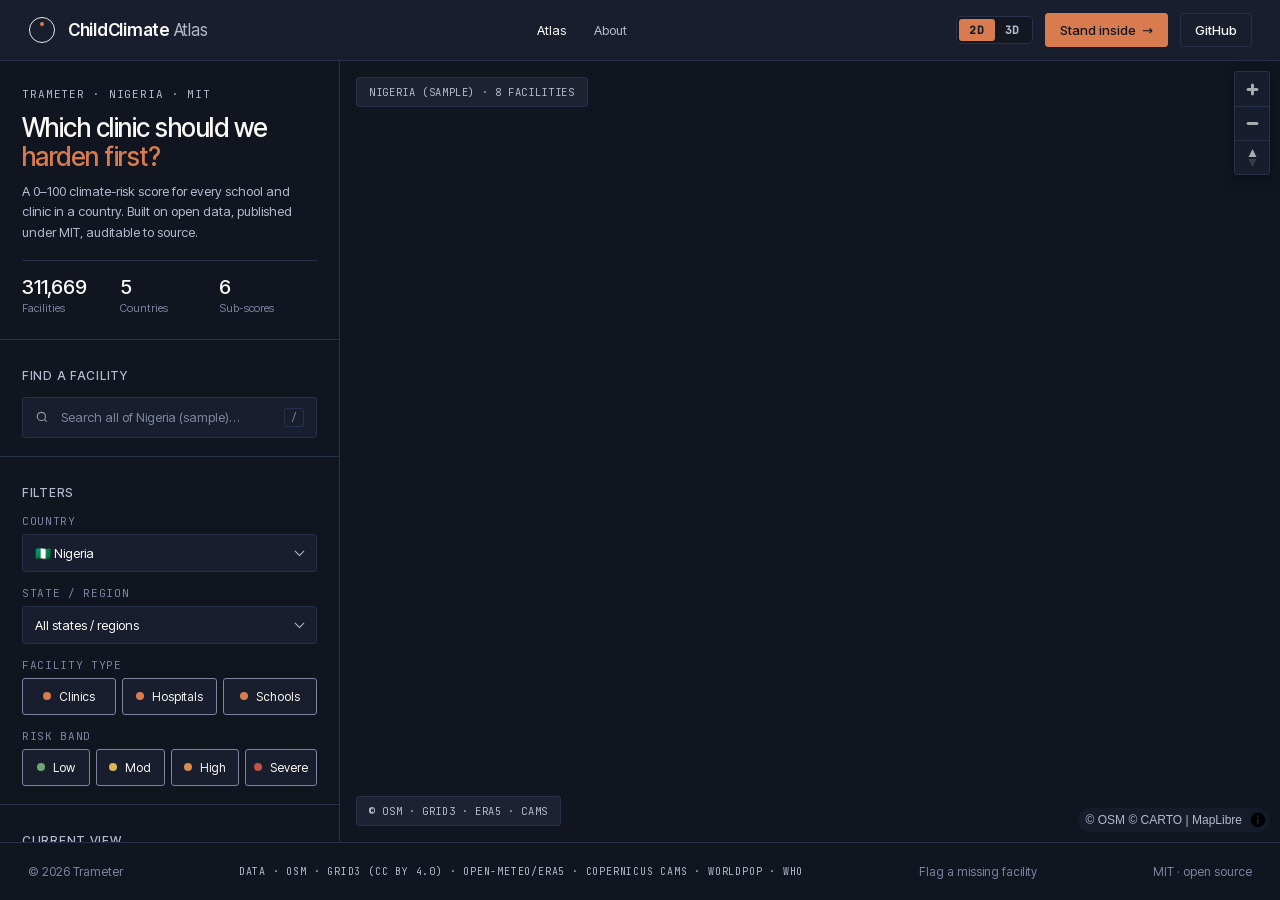
==== commit d9b06add: "feat(atlas): HREA area-electrification on school detail panel (NGA/BGD/KEN) Adds an 'Area electrific" ====
--- a/web/index.html
+++ b/web/index.html
@@ -16,7 +16,7 @@
        the data once app.js executes, leaving the map dot-less for ~3s on
        first paint. crossorigin="anonymous" is required for as="fetch" to
        match the actual fetch() call in JS so the resource isn't re-fetched. -->
-  <link rel="preload" href="/data/NGA.lite.geojson?v=1782518400" as="fetch" type="application/geo+json" crossorigin="anonymous" />
+  <link rel="preload" href="/data/NGA.lite.geojson?v=1782950400" as="fetch" type="application/geo+json" crossorigin="anonymous" />
   <link rel="stylesheet" href="./assets/vendor/maplibre-gl@5.24.0/maplibre-gl.css?v=1782518400" />
   <link rel="stylesheet" href="./assets/style.css?v=1782518400" />
 </head>
@@ -234,6 +234,6 @@
        (script-src 'self') requires. -->
   <script src="./assets/vendor/three@0.149.0/three.min.js?v=1782518400"></script>
   <script src="./assets/microscene.js?v=1782518400"></script>
-  <script src="./assets/app.js?v=1782950400"></script>
+  <script src="./assets/app.js?v=1783000000"></script>
 </body>
 </html>
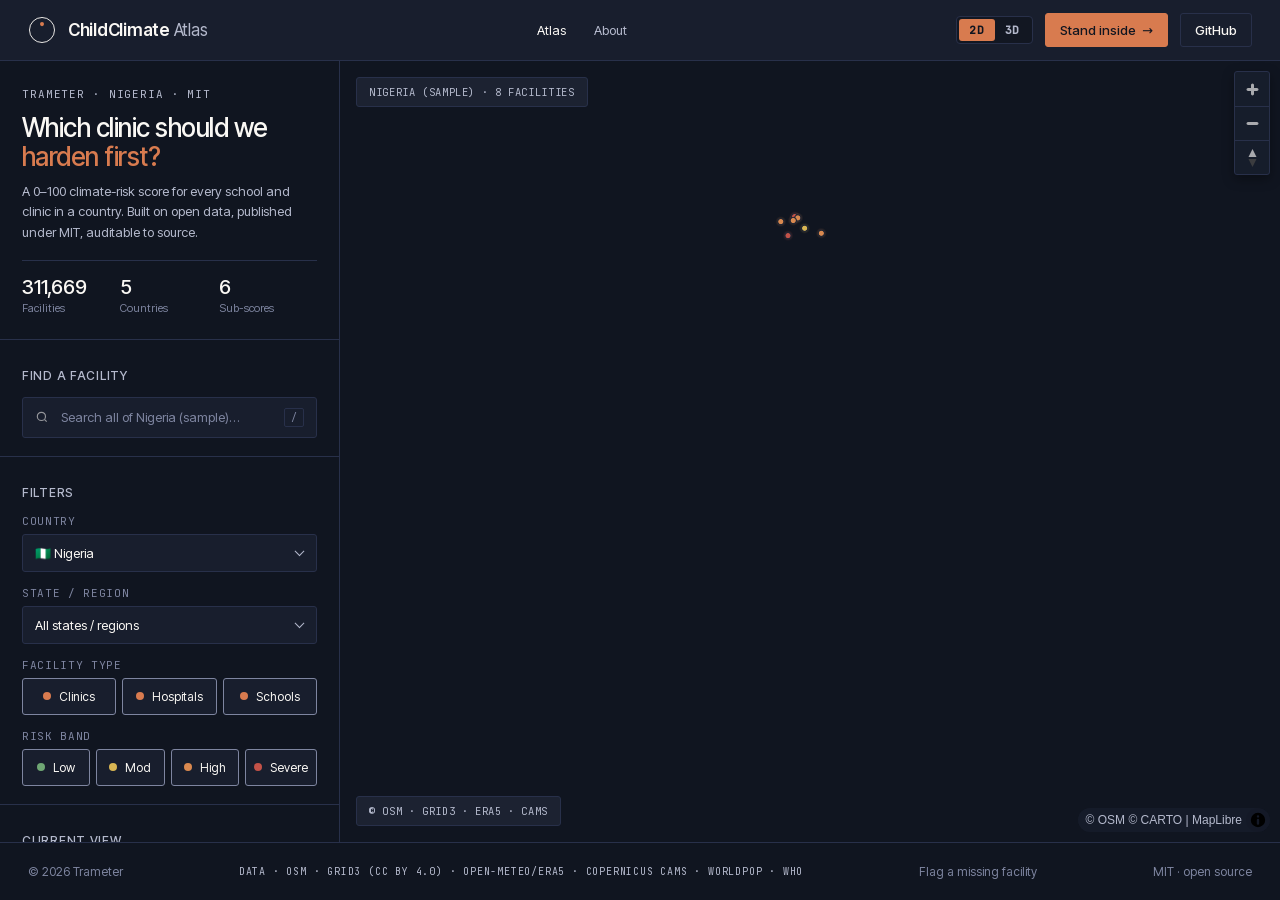
==== commit 9911c2d8: "feat(atlas): HREA area-electrification for Guatemala (HREA API recovered) GTM was deferred earlier w" ====
--- a/web/index.html
+++ b/web/index.html
@@ -16,7 +16,7 @@
        the data once app.js executes, leaving the map dot-less for ~3s on
        first paint. crossorigin="anonymous" is required for as="fetch" to
        match the actual fetch() call in JS so the resource isn't re-fetched. -->
-  <link rel="preload" href="/data/NGA.lite.geojson?v=1782950400" as="fetch" type="application/geo+json" crossorigin="anonymous" />
+  <link rel="preload" href="/data/NGA.lite.geojson?v=1783060000" as="fetch" type="application/geo+json" crossorigin="anonymous" />
   <link rel="stylesheet" href="./assets/vendor/maplibre-gl@5.24.0/maplibre-gl.css?v=1782518400" />
   <link rel="stylesheet" href="./assets/style.css?v=1782518400" />
 </head>
@@ -234,6 +234,6 @@
        (script-src 'self') requires. -->
   <script src="./assets/vendor/three@0.149.0/three.min.js?v=1782518400"></script>
   <script src="./assets/microscene.js?v=1782518400"></script>
-  <script src="./assets/app.js?v=1783000000"></script>
+  <script src="./assets/app.js?v=1783060000"></script>
 </body>
 </html>
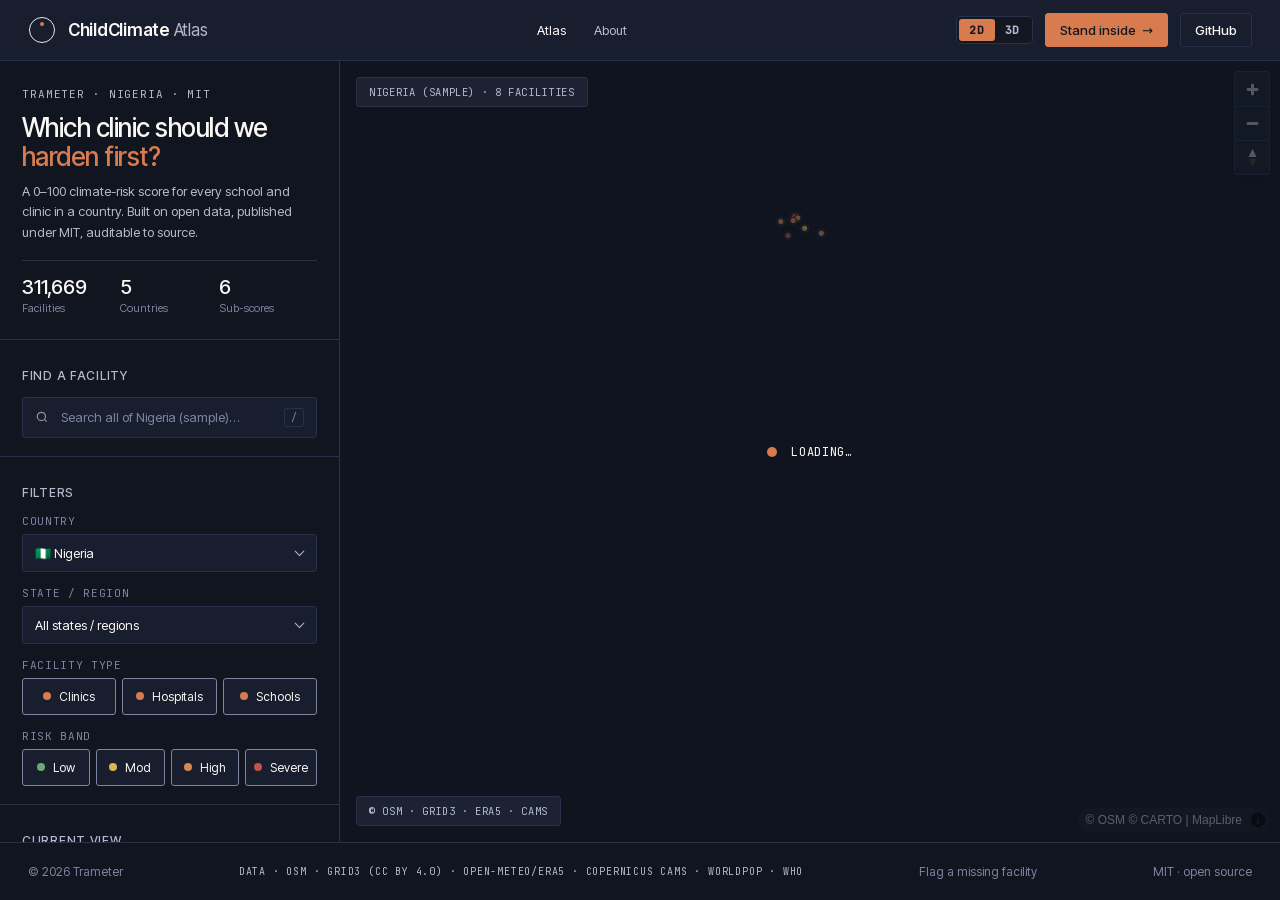
==== commit 654d4923: "fix(atlas): gate the dot preview on the real layer existing, not dataReady dataReady flips as soon a" ====
--- a/web/index.html
+++ b/web/index.html
@@ -234,6 +234,6 @@
        (script-src 'self') requires. -->
   <script src="./assets/vendor/three@0.149.0/three.min.js?v=1782518400"></script>
   <script src="./assets/microscene.js?v=1782518400"></script>
-  <script src="./assets/app.js?v=1783060000"></script>
+  <script src="./assets/app.js?v=1783500000"></script>
 </body>
 </html>
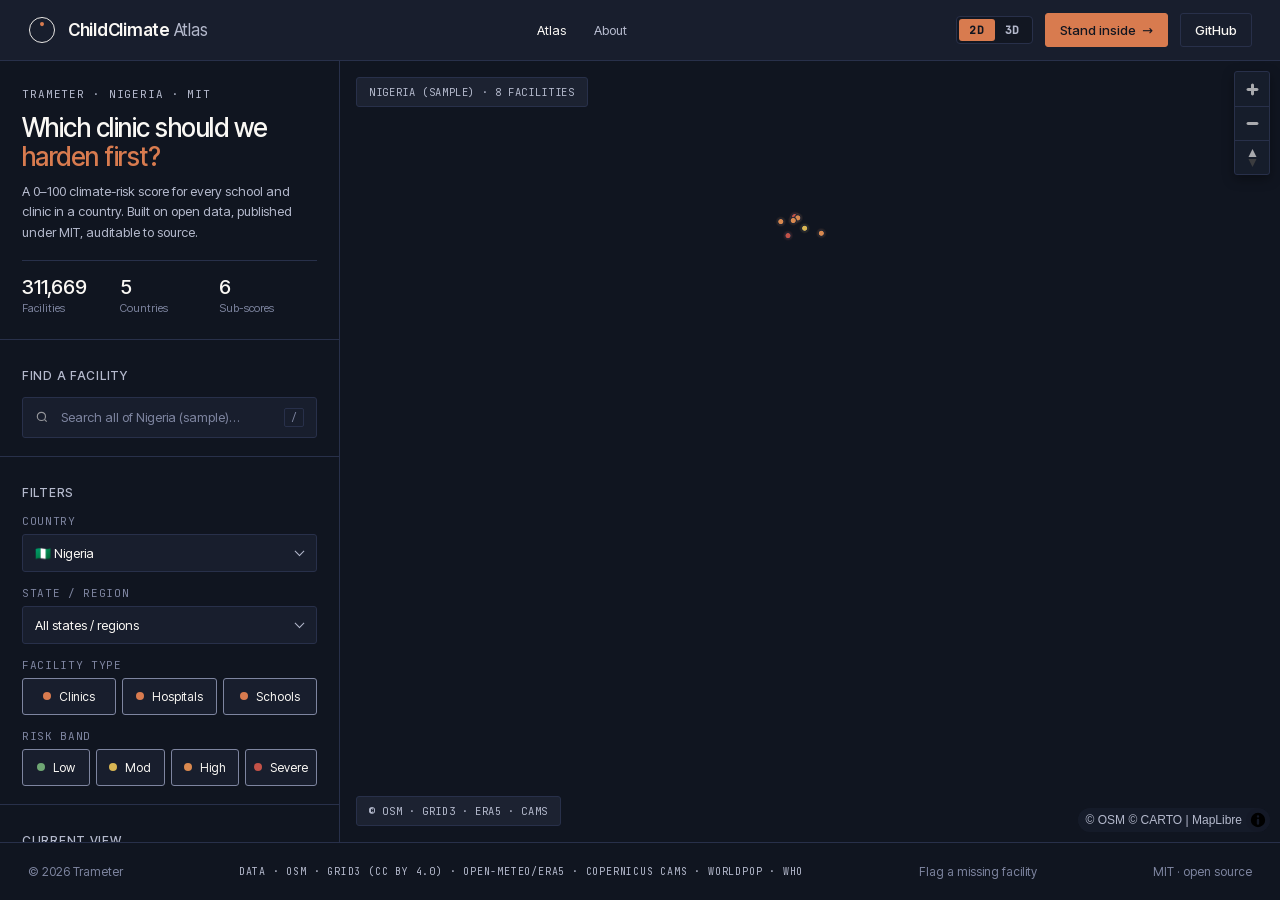
==== commit b577d1ea: "fix(atlas): retire the dot preview from the paint path, not just the call site clearPreviewDots() ru" ====
--- a/web/index.html
+++ b/web/index.html
@@ -234,6 +234,6 @@
        (script-src 'self') requires. -->
   <script src="./assets/vendor/three@0.149.0/three.min.js?v=1782518400"></script>
   <script src="./assets/microscene.js?v=1782518400"></script>
-  <script src="./assets/app.js?v=1783500000"></script>
+  <script src="./assets/app.js?v=1783700000"></script>
 </body>
 </html>
